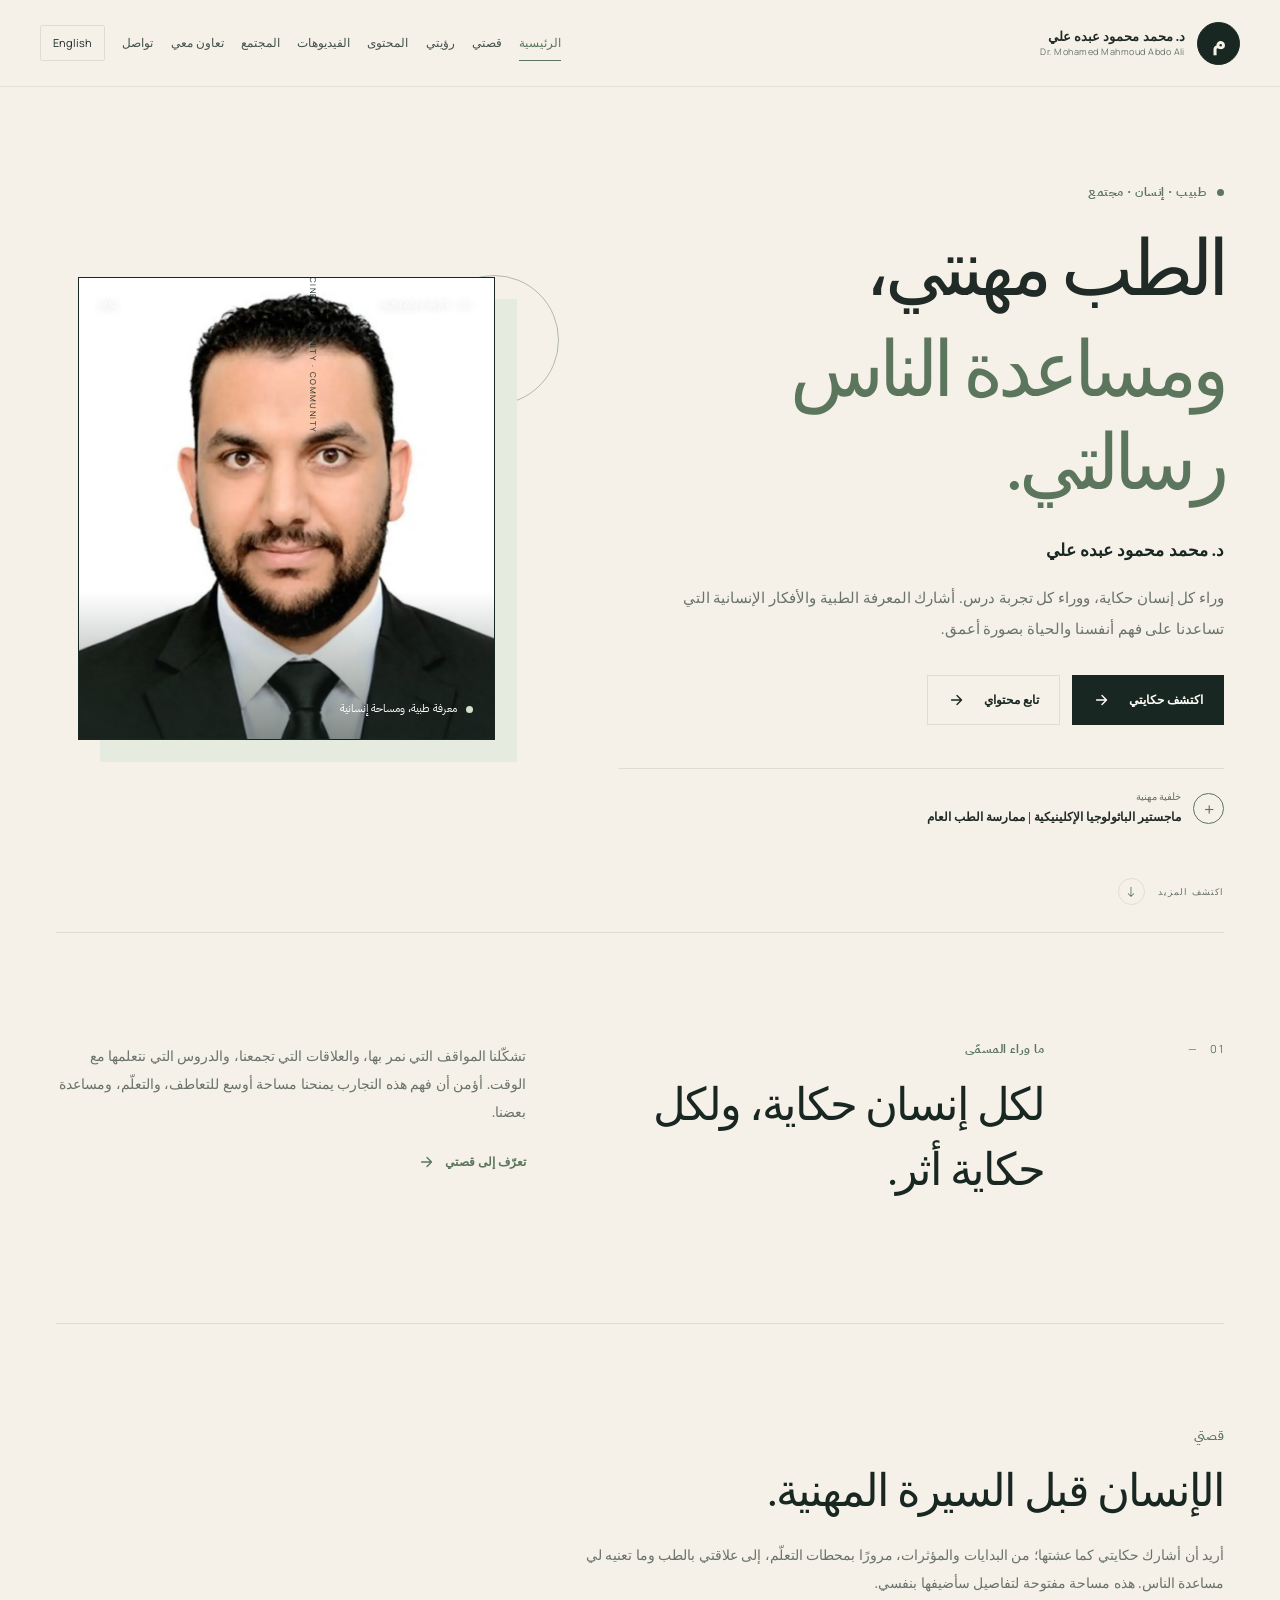
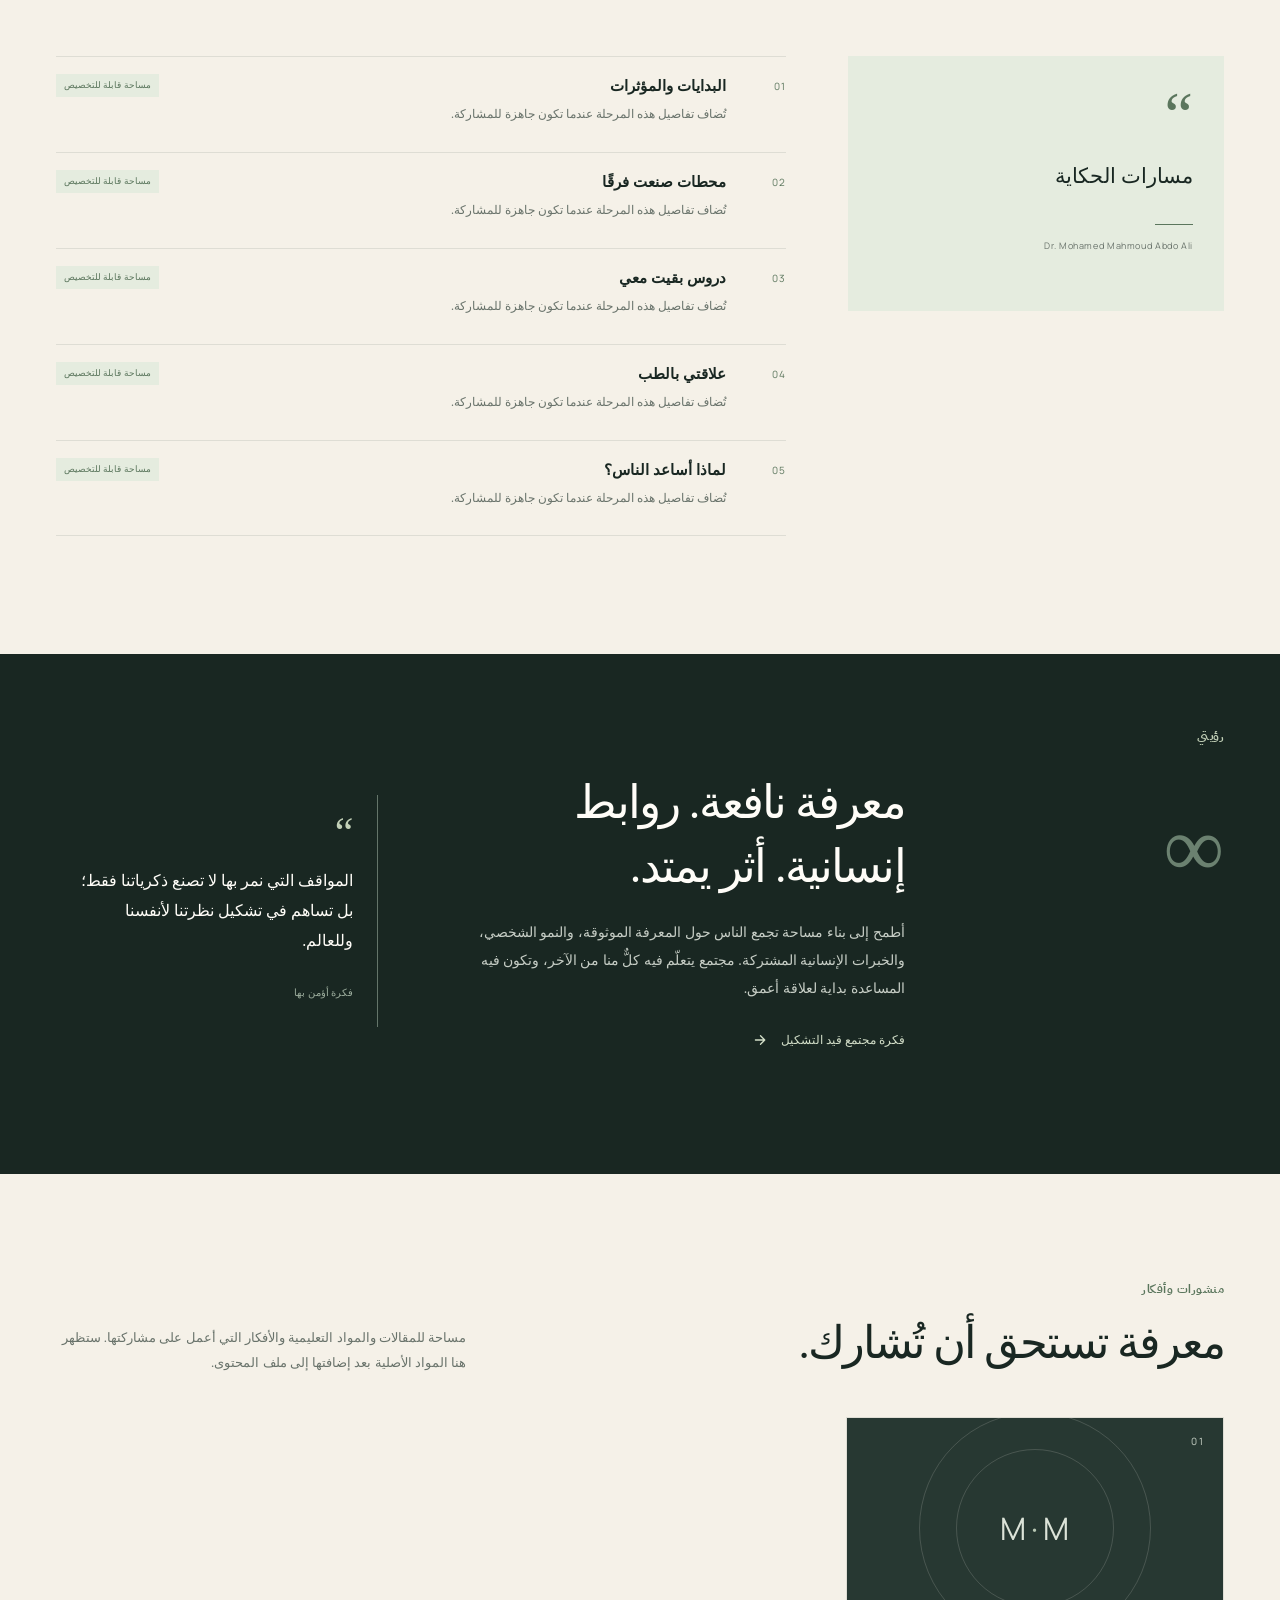
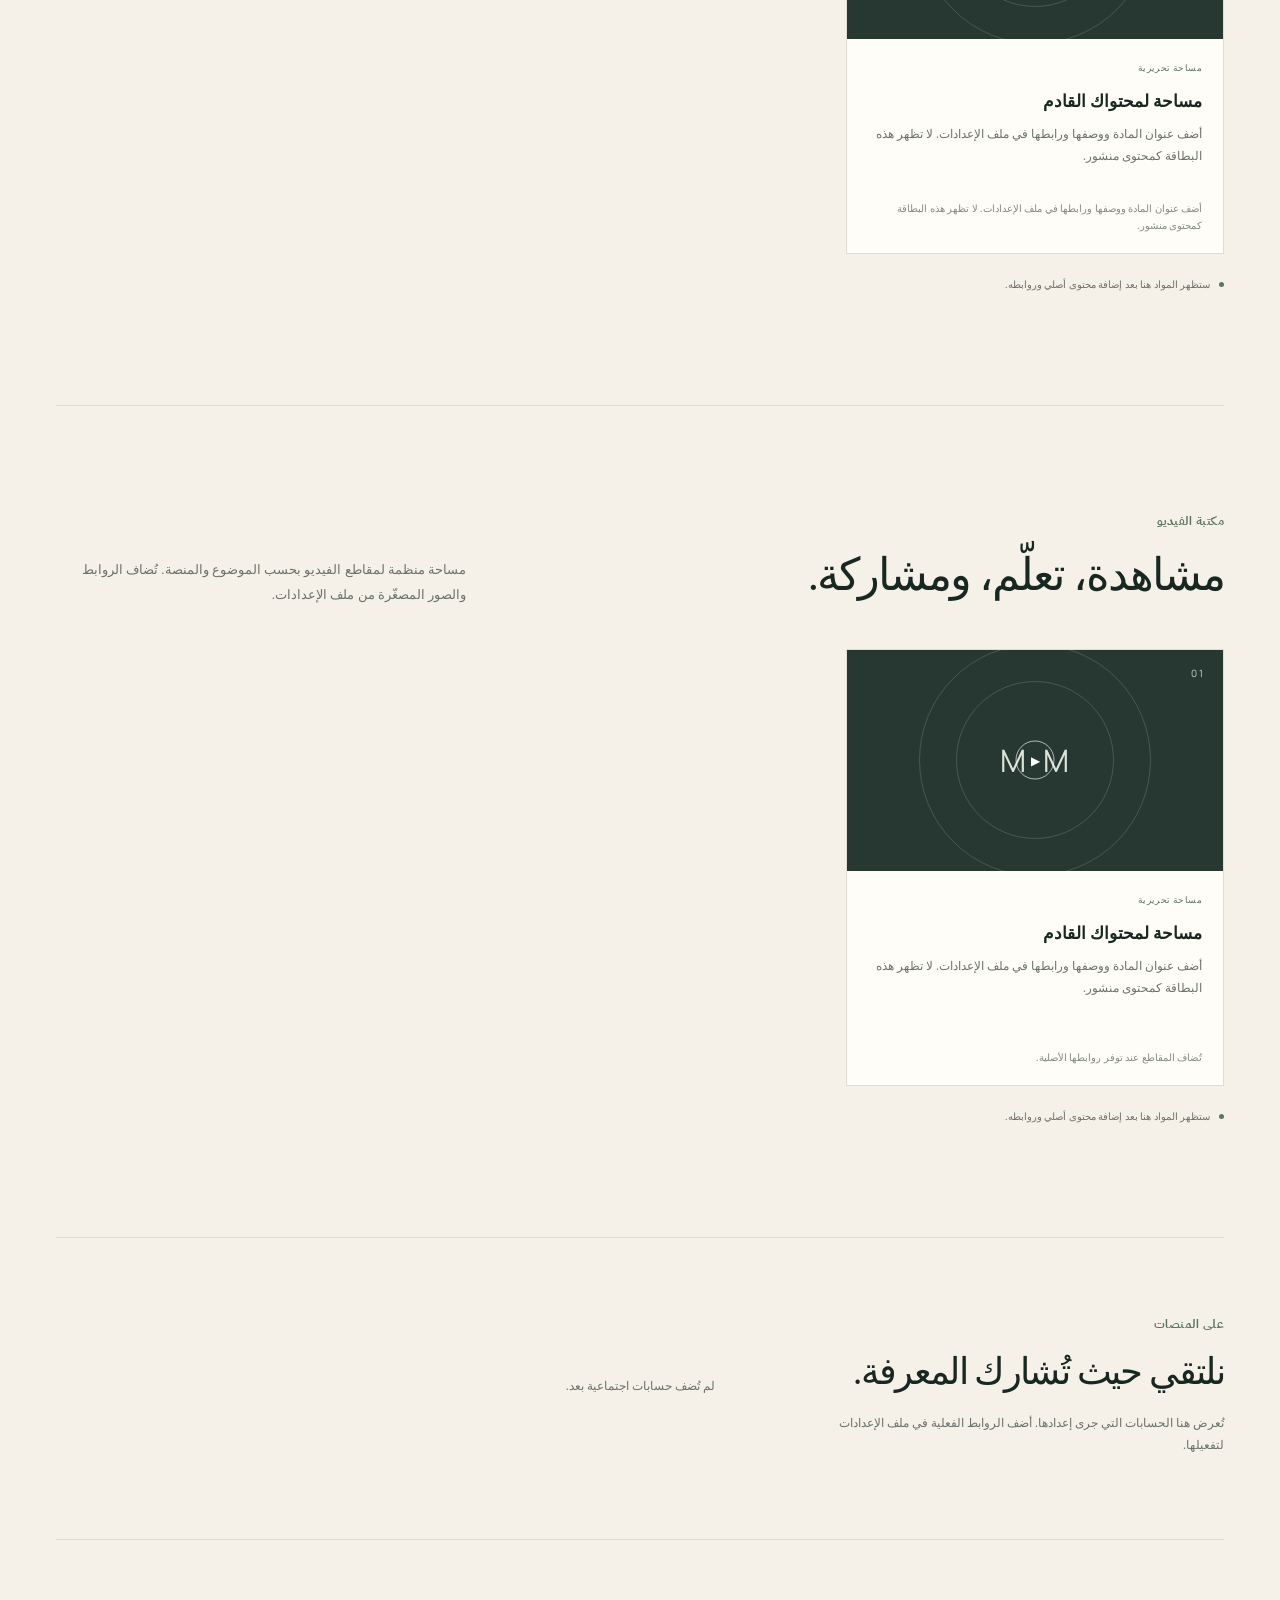
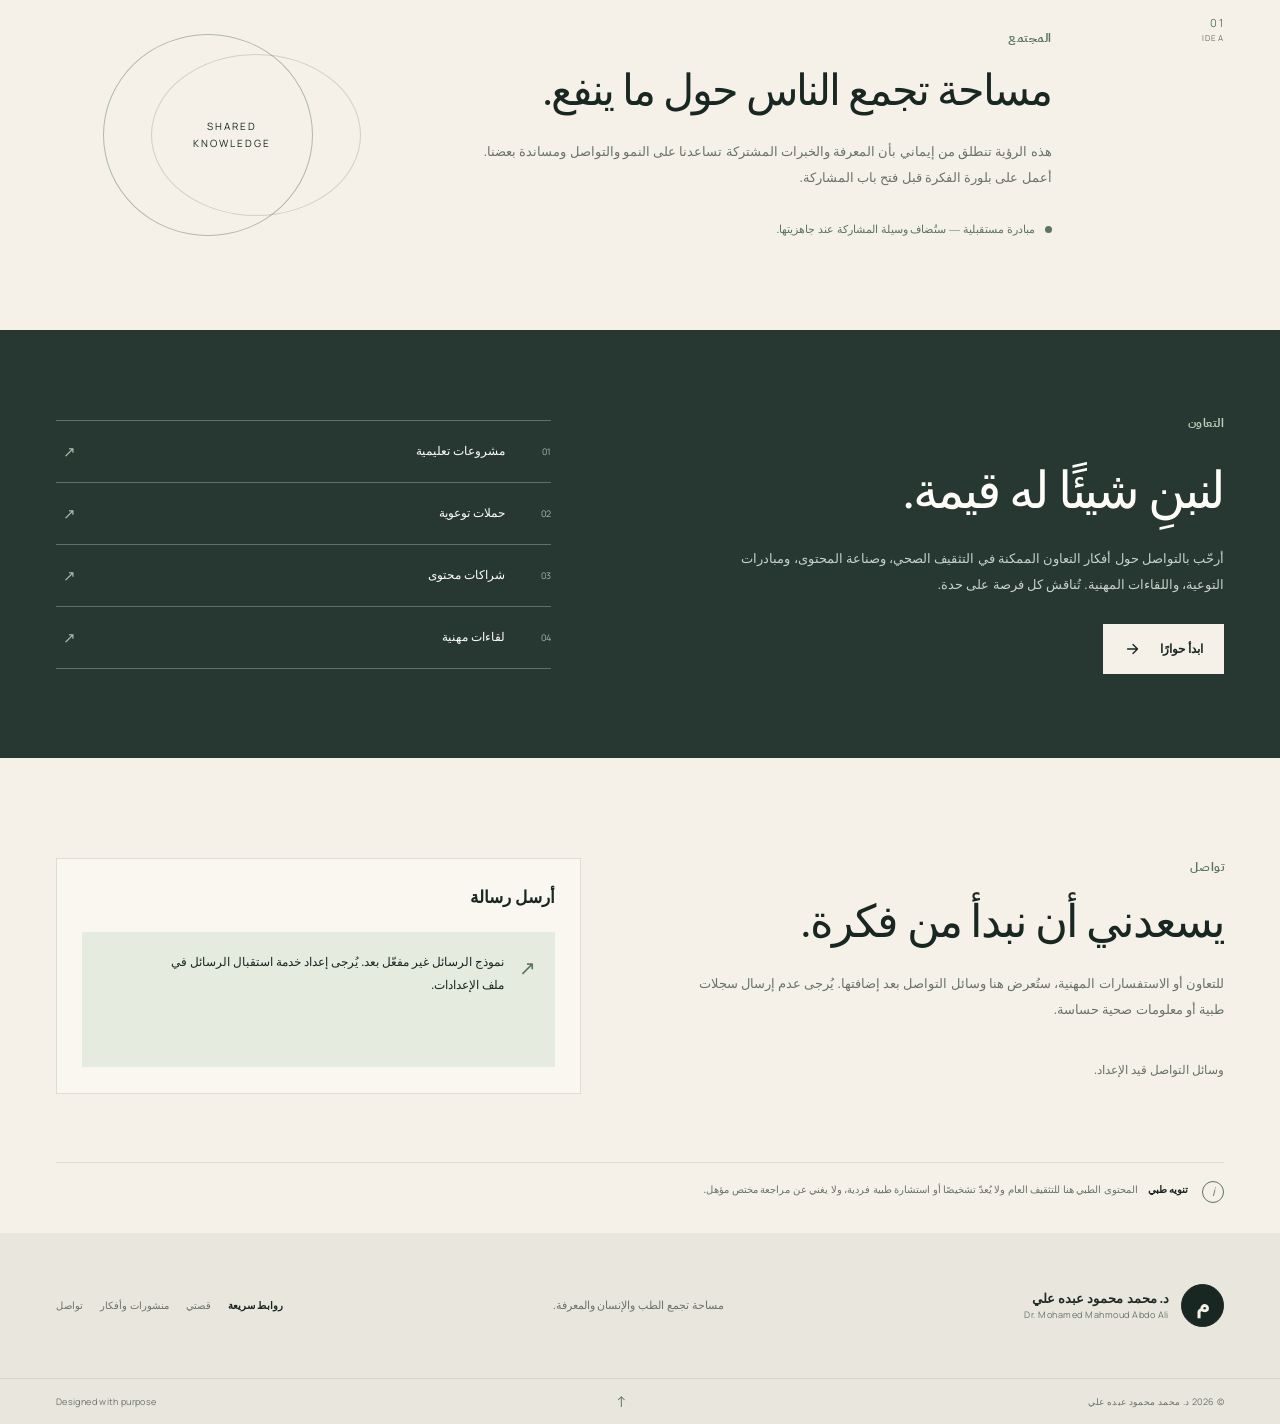
==== index.html @ e5872849 "Add files via upload" ====
<!doctype html>
<html lang="ar" dir="rtl">
  <head>
    <meta charset="utf-8">
    <meta name="viewport" content="width=device-width, initial-scale=1">
    <meta name="theme-color" content="#192722">
    <meta name="description" content="الموقع الشخصي للدكتور محمد محمود عبده علي: الطب، التجارب الإنسانية، والمعرفة التي تقرّبنا من بعضنا.">
    <meta property="og:type" content="website">
    <meta property="og:title" content="د. محمد محمود عبده علي">
    <meta property="og:description" content="الطب مهنتي، ومساعدة الناس رسالتي.">
    <meta property="og:image" content="./portrait.jpg">
    <meta property="og:locale" content="ar_EG">
    <meta name="twitter:card" content="summary_large_image">
    <link rel="icon" href="data:image/svg+xml,%3Csvg xmlns='http://www.w3.org/2000/svg' viewBox='0 0 48 48'%3E%3Crect width='48' height='48' rx='14' fill='%23192722'/%3E%3Ctext x='24' y='32' text-anchor='middle' font-size='27' fill='%23f5f1e8' font-family='Arial'%3Eم%3C/text%3E%3C/svg%3E">
    <link rel="preconnect" href="https://fonts.googleapis.com">
    <link rel="preconnect" href="https://fonts.gstatic.com" crossorigin>
    <link href="https://fonts.googleapis.com/css2?family=Alexandria:wght@400;500;600;700&family=IBM+Plex+Sans+Arabic:wght@400;500;600;700&family=Manrope:wght@400;500;600;700&display=swap" rel="stylesheet">
    <link rel="stylesheet" href="./styles.css">
    <title>د. محمد محمود عبده علي — طبيب وإنسان</title>
  </head>
  <body>
    <a class="skip-link" href="#main">تخطَّ إلى المحتوى</a>
    <div class="scroll-progress" aria-hidden="true"><span id="scroll-progress-fill"></span></div>
    <div id="app"></div>
    <noscript><main class="noscript" lang="ar" dir="rtl"><h1>د. محمد محمود عبده علي</h1><p>الطب مهنتي، ومساعدة الناس رسالتي.</p><p>يرجى تفعيل JavaScript لعرض الموقع.</p></main></noscript>
    <script src="./site-config.js"></script>
    <script src="./main.js"></script>
  </body>
</html>
---- styles.css ----
:root {
  --ink: #192722;
  --ink-soft: #273832;
  --paper: #f5f1e8;
  --white: #fffdf8;
  --text: #202a26;
  --muted: #69736b;
  --accent: #5b765d;
  --accent-light: #e5ecdf;
  --line: #deddd4;
  --font-ar: "IBM Plex Sans Arabic", "Alexandria", Tahoma, sans-serif;
  --font-en: "Manrope", Arial, sans-serif;
  color-scheme: light;
}

* { box-sizing: border-box; }
html { scroll-behavior: smooth; scroll-padding-top: 96px; }
body {
  margin: 0;
  background: var(--paper);
  color: var(--text);
  font-family: var(--font-ar);
  font-size: 16px;
  line-height: 1.7;
  text-rendering: optimizeLegibility;
  -webkit-font-smoothing: antialiased;
}
html[lang="en"] body { font-family: var(--font-en); }
body, button, input, textarea { font-family: inherit; }
img { display: block; max-width: 100%; }
a { color: inherit; }
button, input, textarea { font: inherit; }
button { color: inherit; }
::selection { background: var(--accent); color: var(--white); }
:focus-visible { outline: 3px solid var(--accent); outline-offset: 4px; }
.section-wrap { width: min(1320px, calc(100% - 112px)); margin-inline: auto; }
.skip-link {
  position: fixed;
  z-index: 1000;
  inset-block-start: 10px;
  inset-inline-start: 10px;
  padding: 10px 16px;
  color: var(--white);
  background: var(--ink);
  transform: translateY(-150%);
}
.skip-link:focus { transform: translateY(0); }
.scroll-progress { position: fixed; z-index: 1001; inset: 0 0 auto; height: 3px; pointer-events: none; }
.scroll-progress span { display: block; width: 100%; height: 100%; background: var(--accent); transform: scaleX(0); transform-origin: left center; }
html[dir="rtl"] .scroll-progress span { transform-origin: right center; }
.noscript { padding: 12vw; }
.site-header {
  position: sticky;
  top: 0;
  z-index: 100;
  background: color-mix(in srgb, var(--paper) 94%, transparent);
  border-bottom: 1px solid color-mix(in srgb, var(--line) 82%, transparent);
  backdrop-filter: blur(16px);
}
.nav-shell {
  width: min(1420px, calc(100% - 80px));
  min-height: 86px;
  margin-inline: auto;
  display: flex;
  align-items: center;
  justify-content: space-between;
  gap: 28px;
}
.brand { display: inline-flex; align-items: center; gap: 12px; text-decoration: none; flex-shrink: 0; }
.brand-mark {
  display: grid;
  place-items: center;
  width: 43px;
  height: 43px;
  border: 1px solid var(--ink);
  border-radius: 50%;
  color: var(--paper);
  background: var(--ink);
  font-size: 22px;
  font-weight: 600;
}
.brand-name { display: grid; gap: 1px; line-height: 1.35; }
.brand-name b { font-size: 13px; font-weight: 600; }
.brand-name small { color: var(--muted); font-family: var(--font-en); font-size: 9px; letter-spacing: .055em; }
.main-nav { display: flex; align-items: center; gap: clamp(12px, 1.35vw, 22px); }
.main-nav > a {
  position: relative;
  color: #44514a;
  font-size: 12px;
  font-weight: 500;
  text-decoration: none;
  white-space: nowrap;
  transition: color .2s ease;
}
.main-nav > a::after {
  position: absolute;
  inset-inline: 0;
  inset-block-end: -8px;
  height: 1px;
  content: "";
  background: var(--accent);
  transform: scaleX(0);
  transform-origin: right;
  transition: transform .2s ease;
}
html[dir="ltr"] .main-nav > a::after { transform-origin: left; }
.main-nav > a:hover, .main-nav > a[aria-current="location"] { color: var(--accent); }
.main-nav > a:hover::after, .main-nav > a[aria-current="location"]::after { transform: scaleX(1); }
.language-toggle {
  border: 1px solid var(--line);
  border-radius: 2px;
  padding: 8px 12px;
  background: transparent;
  color: var(--ink);
  font-family: var(--font-en);
  font-size: 11px;
  cursor: pointer;
  transition: background .2s, color .2s, border-color .2s;
}
.language-toggle:hover { background: var(--ink); color: var(--white); border-color: var(--ink); }
.menu-toggle { display: none; }

.hero {
  min-height: 670px;
  padding-block: 64px 72px;
  position: relative;
  display: grid;
  grid-template-columns: minmax(0, 1.05fr) minmax(370px, .8fr);
  align-items: center;
  gap: clamp(44px, 8vw, 130px);
}
.hero-copy { position: relative; z-index: 2; padding-block: 32px; }
.eyebrow {
  display: flex;
  align-items: center;
  gap: 11px;
  margin: 0 0 22px;
  color: var(--accent);
  font-family: var(--font-en);
  font-size: 10px;
  font-weight: 700;
  letter-spacing: .17em;
  line-height: 1.5;
  text-transform: uppercase;
}
html[lang="ar"] .eyebrow { font-family: var(--font-ar); font-size: 12px; letter-spacing: .04em; }
.eyebrow > span, .caption-dot, .footnote-dot { display: inline-block; width: 7px; height: 7px; border-radius: 50%; background: var(--accent); }
.hero h1 {
  max-width: 720px;
  margin: 0;
  font-size: clamp(48px, 6vw, 83px);
  font-weight: 500;
  letter-spacing: -.065em;
  line-height: 1.22;
}
html[lang="en"] .hero h1 { font-family: var(--font-en); font-size: clamp(50px, 5.2vw, 76px); letter-spacing: -.075em; line-height: 1.08; }
.hero h1 span, .hero h1 em { display: block; }
.hero h1 em { margin-block-start: 7px; color: var(--accent); font-style: normal; }
.hero-name { margin: 26px 0 0; color: var(--ink); font-size: 17px; font-weight: 600; }
html[lang="en"] .hero-name { font-family: var(--font-en); font-size: 15px; }
.hero-description { max-width: 560px; margin: 17px 0 0; color: var(--muted); font-size: 15px; line-height: 2.05; }
html[lang="en"] .hero-description { font-size: 15px; line-height: 1.9; }
.hero-actions { display: flex; flex-wrap: wrap; align-items: center; gap: 12px; margin-block-start: 31px; }
.button {
  min-height: 50px;
  padding: 13px 20px;
  display: inline-flex;
  align-items: center;
  justify-content: center;
  gap: 18px;
  border: 1px solid transparent;
  text-decoration: none;
  font-size: 12px;
  font-weight: 600;
  transition: transform .2s, background .2s, color .2s, border-color .2s;
}
.button:hover { transform: translateY(-2px); }
.button svg, .text-link svg, .vision-link svg, .media-link svg {
  width: 18px;
  height: 18px;
  fill: none;
  stroke: currentColor;
  stroke-width: 1.5;
  stroke-linecap: round;
  stroke-linejoin: round;
}
.button-primary { background: var(--ink); color: var(--white); }
.button-primary:hover { background: var(--accent); }
.button-quiet { color: var(--ink); border-color: var(--line); background: transparent; }
.button-quiet:hover { border-color: var(--ink); }
.hero-credential { display: flex; align-items: center; gap: 12px; margin-block-start: 43px; padding-block-start: 19px; border-top: 1px solid var(--line); }
.credential-mark {
  display: grid;
  place-items: center;
  width: 31px;
  height: 31px;
  border: 1px solid var(--accent);
  border-radius: 50%;
  color: var(--accent);
  font-family: var(--font-en);
  font-size: 18px;
}
.hero-credential > span:last-child { display: grid; gap: 2px; }
.hero-credential small { color: var(--muted); font-size: 10px; }
.hero-credential b { font-size: 12px; font-weight: 600; }
html[lang="en"] .hero-credential b { font-family: var(--font-en); }
.hero-visual { position: relative; justify-self: center; width: min(100%, 510px); padding: 18px 22px 12px; }
.portrait-frame {
  position: relative;
  z-index: 1;
  width: 100%;
  aspect-ratio: .9;
  overflow: hidden;
  border: 1px solid color-mix(in srgb, var(--ink) 22%, transparent);
  background: var(--ink);
  box-shadow: 22px 22px 0 var(--accent-light);
}
.portrait-frame::after { position: absolute; inset: 0; content: ""; background: linear-gradient(180deg, transparent 68%, rgb(25 39 34 / 54%)); pointer-events: none; }
.portrait-frame img { width: 100%; height: 100%; object-fit: cover; object-position: 50% 34%; }
.frame-topline, .portrait-caption { position: absolute; z-index: 2; inset-inline: 21px; display: flex; align-items: center; justify-content: space-between; color: white; font-family: var(--font-en); font-size: 9px; letter-spacing: .13em; }
.frame-topline { inset-block-start: 19px; text-shadow: 0 1px 8px rgb(0 0 0 / 30%); }
.portrait-caption { inset-block-end: 20px; justify-content: flex-start; gap: 9px; font-family: var(--font-ar); font-size: 11px; letter-spacing: 0; }
html[lang="en"] .portrait-caption { font-family: var(--font-en); }
.caption-dot { background: #d4e1c9; }
.portrait-vertical { position: absolute; z-index: 3; inset-inline-end: -26px; inset-block-start: 42%; color: var(--ink); font-family: var(--font-en); font-size: 8px; letter-spacing: .18em; writing-mode: vertical-rl; }
.hero-orbit { position: absolute; border: 1px solid var(--accent); border-radius: 50%; opacity: .45; }
.orbit-one { width: 130px; height: 130px; inset-inline-start: -42px; inset-block-start: 16px; }
.orbit-two { width: 62px; height: 62px; inset-inline-start: 7px; inset-block-start: 48px; border-style: dashed; }
.scroll-cue { position: absolute; inset-inline-start: 0; inset-block-end: 27px; display: inline-flex; align-items: center; gap: 13px; color: var(--muted); font-family: var(--font-en); font-size: 9px; letter-spacing: .12em; text-decoration: none; }
.scroll-cue i { display: grid; place-items: center; width: 27px; height: 27px; border: 1px solid var(--line); border-radius: 50%; color: var(--accent); font-style: normal; font-size: 14px; }

.intro { display: grid; grid-template-columns: .28fr 1fr 1fr; gap: 48px; align-items: start; padding-block: 107px 120px; border-top: 1px solid var(--line); }
.section-index { color: var(--accent); font-family: var(--font-en); font-size: 11px; letter-spacing: .13em; }
.section-index span { color: var(--muted); padding-inline: 8px; }
.intro-heading .eyebrow { margin-block-end: 15px; }
.intro h2, .section-heading h2, .library h2, .social-section h2, .contact h2, .community h2, .collaborate h2 {
  margin: 0;
  color: var(--ink);
  font-size: clamp(31px, 3.5vw, 46px);
  font-weight: 500;
  letter-spacing: -.045em;
  line-height: 1.45;
}
html[lang="en"] .intro h2, html[lang="en"] .section-heading h2, html[lang="en"] .library h2,
html[lang="en"] .social-section h2, html[lang="en"] .contact h2, html[lang="en"] .community h2,
html[lang="en"] .collaborate h2 { font-family: var(--font-en); letter-spacing: -.06em; line-height: 1.2; }
.intro-copy p { margin: 3px 0 20px; color: var(--muted); font-size: 14px; line-height: 2; }
.text-link { display: inline-flex; align-items: center; gap: 9px; color: var(--accent); font-size: 12px; font-weight: 600; text-decoration: none; }
.text-link:hover { color: var(--ink); }

.story { padding-block: 103px 118px; border-top: 1px solid var(--line); }
.section-heading { max-width: 720px; margin-block-end: 58px; }
.section-heading .eyebrow { margin-block-end: 14px; }
.section-heading > p:last-child { max-width: 680px; margin: 18px 0 0; color: var(--muted); font-size: 14px; line-height: 2; }
.story-grid { display: grid; grid-template-columns: .68fr 1.32fr; gap: 62px; align-items: start; }
.story-aside { min-height: 255px; padding: 30px 31px; background: var(--accent-light); display: flex; flex-direction: column; align-items: flex-start; }
.aside-quote-mark { color: var(--accent); font-family: Georgia, serif; font-size: 64px; line-height: .9; }
.story-aside p { max-width: 230px; margin: 16px 0 29px; color: var(--ink); font-size: 21px; font-weight: 500; line-height: 1.7; }
.aside-line { width: 38px; height: 1px; margin-block-end: 13px; background: var(--accent); }
.story-aside small { color: var(--muted); font-family: var(--font-en); font-size: 9px; letter-spacing: .07em; }
.chapter-list { display: grid; }
.chapter-card { min-height: 96px; display: grid; grid-template-columns: 44px 1fr auto; align-items: start; gap: 16px; padding-block: 17px; border-top: 1px solid var(--line); }
.chapter-card:last-child { border-bottom: 1px solid var(--line); }
.chapter-number { padding-block-start: 4px; color: var(--accent); font-family: var(--font-en); font-size: 10px; letter-spacing: .12em; }
.chapter-card h3 { margin: 0; color: var(--ink); font-size: 15px; font-weight: 600; }
.chapter-card p { margin: 5px 0 0; color: var(--muted); font-size: 12px; line-height: 1.8; }
.chapter-edit { padding: 4px 8px; color: var(--accent); background: var(--accent-light); font-size: 9px; white-space: nowrap; }

.vision { position: relative; overflow: hidden; background: var(--ink); color: var(--white); }
.vision-inner { min-height: 520px; padding-block: 73px 78px; display: grid; grid-template-columns: .55fr 1fr .7fr; gap: 66px; align-items: center; }
.vision-top { align-self: start; display: flex; flex-direction: column; align-items: flex-start; gap: 38px; }
.eyebrow-light { color: #c2d0b7; }
.vision-symbol { color: #809884; font-family: Georgia, serif; font-size: 85px; line-height: 1; opacity: .8; }
.vision-content { max-width: 500px; }
.vision-content h2 { margin: 0; color: var(--white); font-size: clamp(32px, 3.6vw, 48px); font-weight: 500; letter-spacing: -.04em; line-height: 1.4; }
html[lang="en"] .vision-content h2 { font-family: var(--font-en); line-height: 1.2; letter-spacing: -.06em; }
.vision-content > p { margin: 19px 0 22px; color: #c6cdc5; font-size: 14px; line-height: 2; }
.vision-link { display: inline-flex; align-items: center; gap: 12px; color: #d3dfc9; font-size: 12px; text-decoration: none; }
.vision-link svg { width: 17px; }
.vision-note { position: relative; padding: 23px 24px; border-inline-start: 1px solid #64756a; }
.vision-note > span { color: #c2d0b7; font-family: Georgia, serif; font-size: 42px; line-height: .7; }
.vision-note p { margin: 11px 0 20px; color: var(--white); font-size: 16px; line-height: 1.9; }
.vision-note small { color: #9cad9d; font-size: 10px; }

.library { padding-block: 106px 112px; }
.library + .library { border-top: 1px solid var(--line); }
.library-heading { display: flex; align-items: end; justify-content: space-between; gap: 50px; margin-block-end: 41px; }
.library-heading .eyebrow { margin-block-end: 13px; }
.library-heading > p { max-width: 410px; margin: 0; color: var(--muted); font-size: 13px; line-height: 1.9; }
.media-grid { display: grid; grid-template-columns: repeat(3, minmax(0, 1fr)); gap: 17px; }
.media-card { overflow: hidden; border: 1px solid var(--line); background: var(--white); transition: transform .25s ease, box-shadow .25s ease; }
.media-card:hover { transform: translateY(-4px); box-shadow: 0 14px 30px rgb(25 39 34 / 8%); }
.media-visual { position: relative; aspect-ratio: 1.7; overflow: hidden; background: var(--ink-soft); }
.media-visual > img { width: 100%; height: 100%; object-fit: cover; }
.media-art { position: absolute; inset: 0; display: flex; align-items: center; justify-content: center; overflow: hidden; background: var(--ink-soft); color: #dce3d8; }
.media-art::before, .media-art::after { position: absolute; content: ""; border: 1px solid rgb(245 241 232 / 16%); border-radius: 50%; }
.media-art::before { width: 230px; height: 230px; }
.media-art::after { width: 156px; height: 156px; }
.media-count { position: absolute; inset-inline-start: 19px; inset-block-start: 15px; color: #ccd5ca; font-family: var(--font-en); font-size: 10px; letter-spacing: .15em; }
.media-signature { position: relative; z-index: 1; font-family: var(--font-en); font-size: 31px; letter-spacing: .04em; }
.media-signature span { padding-inline: 4px; color: #b8c7b4; }
.featured-flag { position: absolute; z-index: 2; inset-inline-end: 13px; inset-block-start: 13px; padding: 4px 8px; background: var(--paper); color: var(--ink); font-size: 9px; }
.play-mark { position: absolute; z-index: 2; inset: 50% auto auto 50%; display: grid; place-items: center; width: 39px; height: 39px; border: 1px solid rgb(255 255 255 / 65%); border-radius: 50%; color: white; font-size: 12px; transform: translate(-50%, -50%); }
.media-body { min-height: 214px; padding: 21px 21px 19px; display: flex; flex-direction: column; align-items: flex-start; }
.media-meta { display: flex; flex-wrap: wrap; gap: 7px; }
.media-meta span { color: var(--accent); font-family: var(--font-en); font-size: 9px; letter-spacing: .045em; }
.media-meta span + span::before { content: "·"; margin-inline-end: 7px; color: var(--muted); }
.media-body h3 { margin: 13px 0 6px; color: var(--ink); font-size: 17px; font-weight: 600; }
html[lang="en"] .media-body h3 { font-family: var(--font-en); }
.media-body p { margin: 0; color: var(--muted); font-size: 12px; line-height: 1.85; }
.media-placeholder { margin-block-start: auto; padding-block-start: 15px; color: #838b83; font-size: 10px; }
.media-link { margin-block-start: auto; padding-block-start: 16px; display: inline-flex; align-items: center; gap: 8px; color: var(--accent); font-size: 11px; text-decoration: none; }
.media-link svg { width: 16px; }
.library-footnote { display: flex; align-items: center; gap: 9px; margin: 22px 0 0; color: var(--muted); font-size: 10px; }
.footnote-dot { width: 5px; height: 5px; }

.social-section { display: grid; grid-template-columns: .8fr 1.2fr; gap: 70px; padding-block: 77px 82px; border-top: 1px solid var(--line); border-bottom: 1px solid var(--line); }
.social-section .eyebrow { margin-block-end: 12px; }
.social-section h2 { font-size: clamp(27px, 3vw, 37px); }
.social-description { max-width: 400px; margin: 13px 0 0; color: var(--muted); font-size: 12px; line-height: 1.9; }
.social-list { display: grid; grid-template-columns: repeat(2, minmax(0, 1fr)); gap: 10px; align-content: center; }
.social-card { min-height: 62px; padding: 0 17px; display: flex; align-items: center; justify-content: space-between; border: 1px solid var(--line); background: rgb(255 253 248 / 45%); color: var(--ink); font-family: var(--font-en); font-size: 12px; text-decoration: none; transition: background .2s, color .2s; }
.social-card:hover { background: var(--ink); color: var(--white); }
.social-card i { color: var(--accent); font-size: 18px; font-style: normal; }
.empty-state { color: var(--muted); font-size: 12px; line-height: 1.9; }

.community { min-height: 390px; display: grid; grid-template-columns: .26fr 1.2fr .7fr; gap: 42px; align-items: center; padding-block: 76px; }
.community-mark { align-self: start; color: var(--accent); font-family: var(--font-en); font-size: 11px; line-height: 1.3; letter-spacing: .12em; }
.community-mark span { color: var(--muted); font-size: 8px; }
.community-copy { max-width: 570px; }
.community-copy .eyebrow { margin-block-end: 13px; }
.community-copy h2 { font-size: clamp(30px, 3.4vw, 43px); }
.community-copy > p:not(.eyebrow) { margin: 16px 0 23px; color: var(--muted); font-size: 13px; line-height: 2; }
.community-status { display: inline-flex; align-items: center; gap: 10px; color: var(--accent); font-size: 11px; }
.community-status i { width: 7px; height: 7px; border-radius: 50%; background: var(--accent); }
.community-visual { position: relative; justify-self: center; display: grid; place-items: center; width: 210px; height: 210px; color: var(--ink); font-family: var(--font-en); font-size: 10px; line-height: 1.7; letter-spacing: .2em; text-align: center; }
.community-circle { position: absolute; border: 1px solid var(--accent); border-radius: 50%; }
.circle-a { inset: 4px 24px 4px -24px; opacity: .45; }
.circle-b { inset: 24px -24px 24px 24px; opacity: .25; }

.collaborate { width: 100%; max-width: none; padding: 84px max(56px, calc((100vw - 1320px) / 2)); display: grid; grid-template-columns: 1fr .85fr; gap: 90px; align-items: center; background: var(--ink-soft); color: var(--white); }
.collab-copy { max-width: 620px; }
.collab-copy .eyebrow { color: #bfd0bb; }
.collaborate h2 { color: var(--white); font-size: clamp(34px, 4vw, 52px); }
.collab-copy > p:not(.eyebrow) { max-width: 520px; margin: 18px 0 26px; color: #c8d0c9; font-size: 13px; line-height: 2; }
.button-light { color: var(--ink); background: var(--paper); }
.button-light:hover { background: #dce7d6; }
.collab-list { border-top: 1px solid #607068; }
.collab-item { min-height: 62px; display: grid; grid-template-columns: 36px 1fr 20px; align-items: center; gap: 10px; border-bottom: 1px solid #607068; }
.collab-item > span { color: #a9b9aa; font-family: var(--font-en); font-size: 9px; }
.collab-item b { color: var(--white); font-size: 12px; font-weight: 500; }
.collab-item i { color: #a9b9aa; font-family: var(--font-en); font-size: 15px; font-style: normal; }
html[lang="en"] .collab-item b { font-family: var(--font-en); }

.contact { display: grid; grid-template-columns: 1fr .95fr; gap: 90px; padding-block: 100px 68px; }
.contact-copy { max-width: 570px; }
.contact-copy .eyebrow { margin-block-end: 14px; }
.contact-copy > p:not(.eyebrow) { margin: 16px 0 24px; color: var(--muted); font-size: 13px; line-height: 2; }
.contact-details { display: grid; gap: 8px; }
.contact-method { min-height: 62px; padding: 10px 14px; display: grid; grid-template-columns: 1fr auto; align-items: center; border: 1px solid var(--line); text-decoration: none; }
.contact-method small { grid-column: 1; color: var(--muted); font-size: 9px; }
.contact-method b { grid-column: 1; grid-row: 2; color: var(--ink); font-family: var(--font-en); font-size: 12px; font-weight: 500; }
.contact-method > span { grid-column: 2; grid-row: 1 / span 2; color: var(--accent); }
.contact-form-wrap { padding: 25px; border: 1px solid var(--line); background: rgb(255 253 248 / 54%); }
.contact-form-wrap h3 { margin: 0 0 19px; color: var(--ink); font-size: 17px; font-weight: 600; }
.form-setup { min-height: 135px; padding: 19px; display: flex; align-items: flex-start; gap: 15px; background: var(--accent-light); }
.setup-symbol { color: var(--accent); font-family: var(--font-en); font-size: 20px; }
.form-setup p { max-width: 350px; margin: 0; color: var(--ink); font-size: 12px; line-height: 1.9; }
.contact-form { display: grid; grid-template-columns: 1fr 1fr; gap: 13px; }
.contact-form label { display: grid; gap: 6px; color: var(--muted); font-size: 10px; }
.contact-form input, .contact-form textarea { width: 100%; border: 1px solid var(--line); border-radius: 0; padding: 11px 12px; background: var(--white); color: var(--text); font-size: 13px; }
.contact-form input { min-height: 42px; }
.contact-form textarea { resize: vertical; }
.contact-form .full-field { grid-column: 1 / -1; }
.contact-form .honey-field { position: absolute; width: 1px; height: 1px; overflow: hidden; clip-path: inset(50%); }
.form-privacy, .form-feedback { grid-column: 1 / -1; margin: 0; color: var(--muted); font-size: 9px; line-height: 1.7; }
.contact-form .button { justify-self: start; min-height: 43px; padding: 10px 16px; cursor: pointer; }
.contact-form button:disabled { opacity: .65; cursor: wait; }
.disclaimer { display: flex; align-items: flex-start; gap: 14px; padding-block: 18px 30px; border-top: 1px solid var(--line); }
.disclaimer-icon { display: grid; place-items: center; flex: 0 0 22px; height: 22px; border: 1px solid var(--accent); border-radius: 50%; color: var(--accent); font-family: var(--font-en); font-size: 12px; font-style: italic; }
.disclaimer p { margin: 0; display: flex; flex-wrap: wrap; gap: 5px 10px; color: var(--muted); font-size: 10px; line-height: 1.8; }
.disclaimer b { color: var(--ink); font-weight: 600; }

.site-footer { background: #e9e7dd; }
.footer-main { min-height: 145px; padding-block: 31px; display: grid; grid-template-columns: 1.1fr .8fr .7fr; gap: 40px; align-items: center; }
.footer-brand { justify-self: start; }
.footer-main > p { margin: 0; color: var(--muted); font-size: 11px; }
.footer-links { display: flex; align-items: center; justify-content: flex-end; gap: 17px; font-size: 10px; }
.footer-links b { color: var(--ink); }
.footer-links a { color: var(--muted); text-decoration: none; }
.footer-links a:hover { color: var(--accent); }
.footer-bottom { min-height: 46px; padding: 9px max(56px, calc((100vw - 1320px) / 2)); display: flex; align-items: center; justify-content: space-between; border-top: 1px solid #d6d5cb; color: var(--muted); font-family: var(--font-en); font-size: 9px; letter-spacing: .04em; }
.footer-bottom a { color: var(--accent); font-size: 15px; text-decoration: none; }

@media (max-width: 1160px) {
  .section-wrap { width: min(100% - 72px, 1000px); }
  .nav-shell { width: calc(100% - 56px); min-height: 76px; }
  .menu-toggle { width: 43px; height: 43px; display: flex; flex-direction: column; align-items: center; justify-content: center; gap: 6px; border: 1px solid var(--line); background: transparent; cursor: pointer; }
  .menu-toggle span { width: 17px; height: 1px; background: var(--ink); transition: transform .2s; }
  .menu-toggle[aria-expanded="true"] span:first-child { transform: translateY(3.5px) rotate(45deg); }
  .menu-toggle[aria-expanded="true"] span:last-child { transform: translateY(-3.5px) rotate(-45deg); }
  .main-nav { position: absolute; inset: 100% 0 auto; padding: 18px 28px 24px; display: none; flex-direction: column; align-items: stretch; gap: 0; background: var(--paper); border-bottom: 1px solid var(--line); box-shadow: 0 18px 24px rgb(25 39 34 / 7%); }
  .main-nav.is-open { display: flex; }
  .main-nav > a { padding: 11px 4px; border-bottom: 1px solid var(--line); font-size: 13px; }
  .main-nav > a::after { display: none; }
  .language-toggle { align-self: flex-start; margin-block-start: 13px; }
  .hero { min-height: 610px; grid-template-columns: 1fr minmax(310px, .8fr); gap: 48px; }
  .hero h1 { font-size: clamp(45px, 6.3vw, 70px); }
  .vision-inner { grid-template-columns: .35fr 1fr .7fr; gap: 40px; }
  .collaborate { padding-inline: 36px; gap: 55px; }
  .footer-bottom { padding-inline: 36px; }
}
@media (max-width: 760px) {
  html { scroll-padding-top: 75px; }
  .section-wrap { width: calc(100% - 42px); }
  .nav-shell { width: calc(100% - 36px); min-height: 70px; gap: 12px; }
  .brand { gap: 9px; }
  .brand-mark { width: 38px; height: 38px; font-size: 20px; }
  .brand-name b { max-width: 190px; font-size: 11px; }
  .brand-name small { font-size: 8px; }
  .main-nav { padding-inline: 18px; }
  .hero { min-height: 0; padding-block: 39px 66px; grid-template-columns: 1fr; gap: 30px; }
  .hero-copy { padding-block: 0; }
  .eyebrow { margin-block-end: 15px; font-size: 9px; }
  html[lang="ar"] .eyebrow { font-size: 11px; }
  .hero h1 { max-width: 550px; font-size: clamp(44px, 10vw, 66px); }
  html[lang="en"] .hero h1 { font-size: clamp(43px, 9.5vw, 64px); }
  .hero-name { margin-block-start: 18px; font-size: 14px; }
  .hero-description { margin-block-start: 10px; font-size: 13px; line-height: 1.9; }
  .hero-actions { gap: 9px; margin-block-start: 22px; }
  .button { min-height: 46px; padding: 11px 14px; gap: 9px; font-size: 11px; }
  .hero-credential { margin-block-start: 24px; padding-block-start: 14px; }
  .hero-credential b { font-size: 10px; }
  .hero-visual { width: min(88%, 400px); padding: 8px 12px 10px; }
  .portrait-frame { aspect-ratio: .92; box-shadow: 13px 13px 0 var(--accent-light); }
  .portrait-vertical { inset-inline-end: -16px; font-size: 7px; }
  .orbit-one { width: 86px; height: 86px; inset-inline-start: -15px; inset-block-start: -3px; }
  .orbit-two { width: 42px; height: 42px; inset-inline-start: 8px; inset-block-start: 18px; }
  .scroll-cue { inset-block-end: 17px; }
  .intro { padding-block: 65px 73px; grid-template-columns: 1fr 1fr; gap: 20px; }
  .section-index { grid-column: 1 / -1; }
  .intro h2, .section-heading h2, .library h2, .social-section h2, .contact h2, .community h2, .collaborate h2 { font-size: clamp(28px, 7vw, 39px); }
  .intro-copy p { margin-block-start: 0; font-size: 12px; line-height: 1.9; }
  .text-link { font-size: 10px; }
  .story { padding-block: 70px 77px; }
  .section-heading { margin-block-end: 32px; }
  .section-heading > p:last-child { margin-block-start: 12px; font-size: 12px; }
  .story-grid { grid-template-columns: 1fr; gap: 24px; }
  .story-aside { min-height: 0; padding: 23px; }
  .aside-quote-mark { font-size: 49px; }
  .story-aside p { max-width: 350px; margin: 8px 0 17px; font-size: 17px; }
  .chapter-card { grid-template-columns: 29px 1fr; gap: 11px; min-height: 90px; }
  .chapter-edit { grid-column: 2; justify-self: start; margin-block-start: 3px; }
  .chapter-card h3 { font-size: 13px; }
  .chapter-card p { font-size: 11px; }
  .vision-inner { padding-block: 51px 56px; grid-template-columns: 1fr; gap: 20px; }
  .vision-top { flex-direction: row; justify-content: space-between; align-items: center; }
  .vision-symbol { font-size: 53px; }
  .vision-content h2 { font-size: clamp(30px, 7vw, 41px); }
  .vision-content > p { font-size: 12px; line-height: 1.9; }
  .vision-note { margin-block-start: 10px; padding: 16px 18px; }
  .vision-note p { font-size: 13px; }
  .library { padding-block: 68px 73px; }
  .library-heading { display: block; margin-block-end: 23px; }
  .library-heading > p { margin-block-start: 12px; font-size: 12px; }
  .media-grid { grid-template-columns: 1fr; gap: 13px; }
  .media-card { display: grid; grid-template-columns: .85fr 1.15fr; }
  .media-visual { aspect-ratio: auto; min-height: 170px; }
  .media-body { min-height: 170px; padding: 15px 14px; }
  .media-body h3 { margin-block-start: 9px; font-size: 14px; }
  .media-body p { font-size: 10px; }
  .media-meta span { font-size: 8px; }
  .media-placeholder, .media-link { font-size: 9px; }
  .media-art::before { width: 140px; height: 140px; }
  .media-art::after { width: 93px; height: 93px; }
  .media-signature { font-size: 24px; }
  .library-footnote { align-items: flex-start; font-size: 9px; }
  .social-section { padding-block: 58px; grid-template-columns: 1fr; gap: 23px; }
  .social-description { font-size: 11px; }
  .social-list { gap: 8px; }
  .social-card { min-height: 53px; padding-inline: 12px; font-size: 10px; }
  .community { min-height: 0; padding-block: 63px; grid-template-columns: 38px 1fr; gap: 18px; }
  .community-mark { grid-row: 1; font-size: 9px; }
  .community-copy { grid-column: 2; }
  .community-copy > p:not(.eyebrow) { font-size: 11px; line-height: 1.9; }
  .community-status { align-items: flex-start; font-size: 10px; }
  .community-visual { grid-column: 2; justify-self: center; width: 160px; height: 160px; margin-block-start: 8px; }
  .collaborate { padding: 57px 21px; grid-template-columns: 1fr; gap: 28px; }
  .collab-copy > p:not(.eyebrow) { font-size: 12px; }
  .collab-item { min-height: 54px; }
  .contact { padding-block: 70px 48px; grid-template-columns: 1fr; gap: 27px; }
  .contact-copy > p:not(.eyebrow) { font-size: 12px; }
  .contact-form-wrap { padding: 18px; }
  .contact-form { gap: 10px; }
  .contact-form label { font-size: 9px; }
  .disclaimer { padding-block: 15px 24px; }
  .disclaimer p { display: block; font-size: 9px; }
  .disclaimer b { margin-inline-end: 6px; }
  .footer-main { padding-block: 28px; grid-template-columns: 1fr 1fr; gap: 20px; }
  .footer-main > p { grid-column: 1 / -1; grid-row: 2; font-size: 10px; }
  .footer-links { grid-column: 1 / -1; justify-content: flex-start; flex-wrap: wrap; gap: 13px; font-size: 9px; }
  .footer-links b { width: 100%; }
  .footer-bottom { min-height: 43px; padding-inline: 21px; font-size: 8px; }
}
@media (max-width: 420px) {
  .section-wrap { width: calc(100% - 34px); }
  .hero h1 { font-size: 42px; }
  html[lang="en"] .hero h1 { font-size: 40px; }
  .brand-name b { max-width: 170px; font-size: 10px; }
  .hero-actions { align-items: stretch; }
  .hero-actions .button { flex: 1; padding-inline: 9px; font-size: 10px; }
  .media-card { grid-template-columns: .78fr 1.22fr; }
  .media-visual { min-height: 184px; }
  .media-body { padding: 13px 11px; }
  .media-body h3 { font-size: 13px; }
  .media-body p { font-size: 9px; }
  .social-list { grid-template-columns: 1fr 1fr; }
  .footer-bottom { padding-inline: 17px; }
}
@media (prefers-reduced-motion: reduce) {
  *, *::before, *::after { scroll-behavior: auto !important; transition-duration: .01ms !important; animation-duration: .01ms !important; animation-iteration-count: 1 !important; }
}
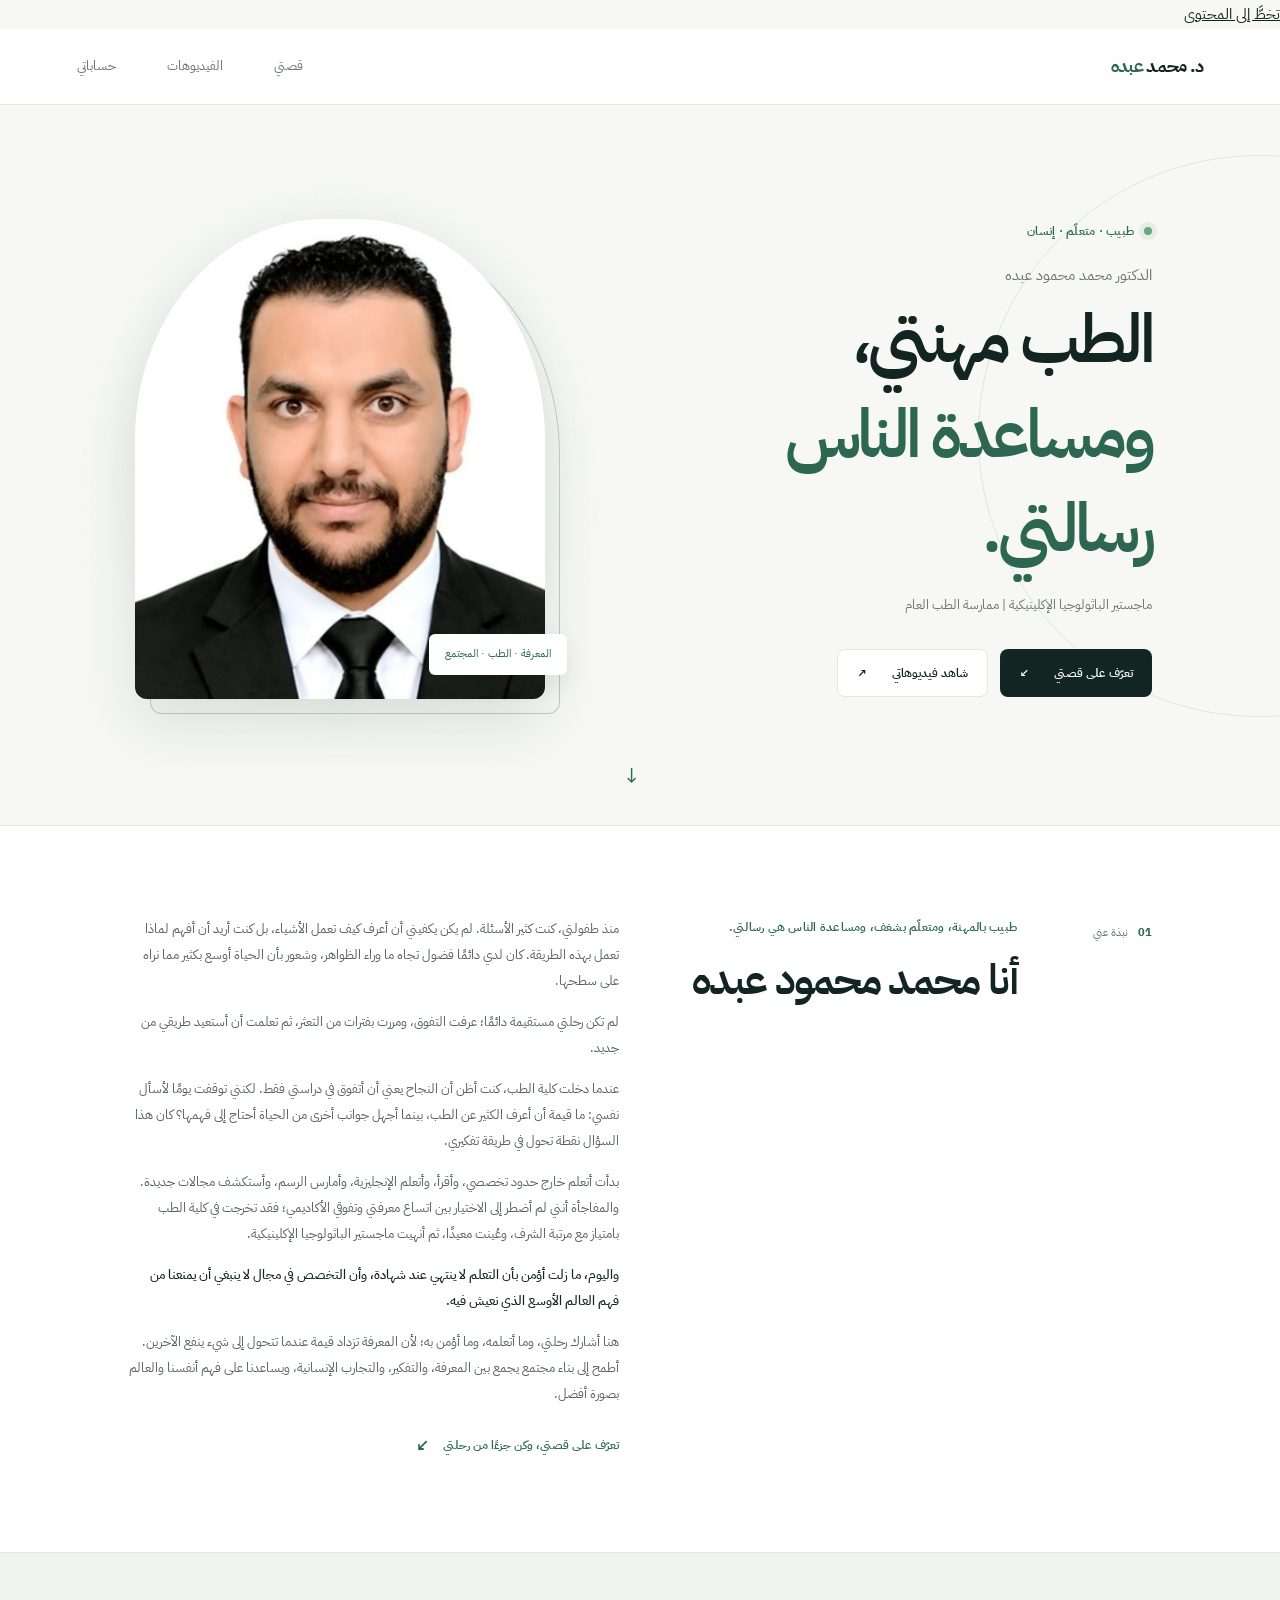
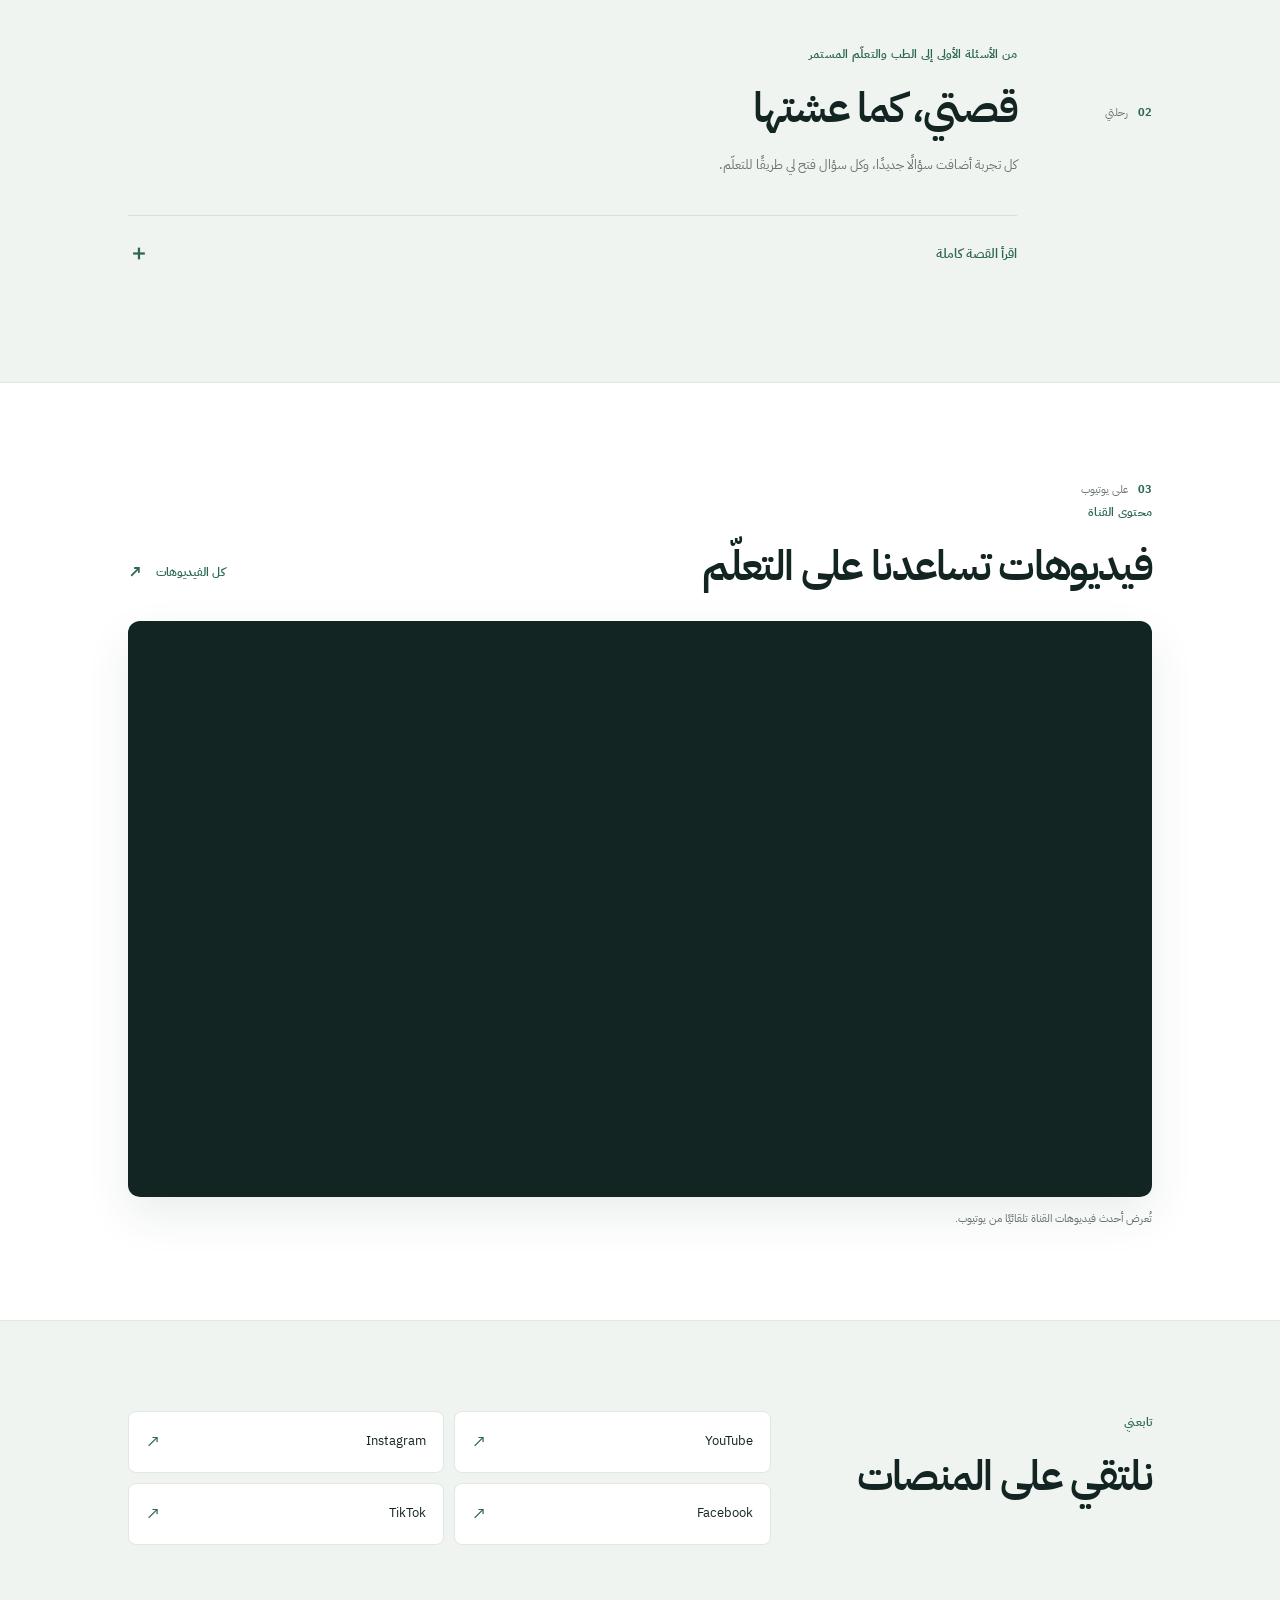
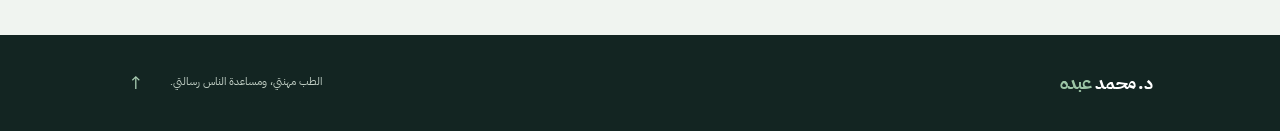
==== commit 963e6f5b: "Add files via upload" ====
--- a/index.html
+++ b/index.html
@@ -3,10 +3,10 @@
   <head>
     <meta charset="utf-8">
     <meta name="viewport" content="width=device-width, initial-scale=1">
-    <meta name="theme-color" content="#192722">
-    <meta name="description" content="الموقع الشخصي للدكتور محمد محمود عبده علي: الطب، التجارب الإنسانية، والمعرفة التي تقرّبنا من بعضنا.">
+    <meta name="theme-color" content="#f7f8f5">
+    <meta name="description" content="الموقع الشخصي للدكتور محمد محمود عبده، طبيب بالمهنة ومتعلّم بشغف. تعرف على قصته وشاهد أحدث فيديوهاته.">
     <meta property="og:type" content="website">
-    <meta property="og:title" content="د. محمد محمود عبده علي">
+    <meta property="og:title" content="الدكتور محمد محمود عبده">
     <meta property="og:description" content="الطب مهنتي، ومساعدة الناس رسالتي.">
     <meta property="og:image" content="./portrait.jpg">
     <meta property="og:locale" content="ar_EG">
@@ -16,13 +16,13 @@
     <link rel="preconnect" href="https://fonts.gstatic.com" crossorigin>
     <link href="https://fonts.googleapis.com/css2?family=Alexandria:wght@400;500;600;700&family=IBM+Plex+Sans+Arabic:wght@400;500;600;700&family=Manrope:wght@400;500;600;700&display=swap" rel="stylesheet">
     <link rel="stylesheet" href="./styles.css">
-    <title>د. محمد محمود عبده علي — طبيب وإنسان</title>
+    <title>الدكتور محمد محمود عبده | طبيب ومتعلم بشغف</title>
   </head>
   <body>
     <a class="skip-link" href="#main">تخطَّ إلى المحتوى</a>
     <div class="scroll-progress" aria-hidden="true"><span id="scroll-progress-fill"></span></div>
     <div id="app"></div>
-    <noscript><main class="noscript" lang="ar" dir="rtl"><h1>د. محمد محمود عبده علي</h1><p>الطب مهنتي، ومساعدة الناس رسالتي.</p><p>يرجى تفعيل JavaScript لعرض الموقع.</p></main></noscript>
+    <noscript><main lang="ar" dir="rtl"><h1>الدكتور محمد محمود عبده</h1><p>الطب مهنتي، ومساعدة الناس رسالتي.</p><p>يرجى تفعيل JavaScript لعرض الموقع.</p></main></noscript>
     <script src="./site-config.js"></script>
     <script src="./main.js"></script>
   </body>
--- a/styles.css
+++ b/styles.css
@@ -1,522 +1,11 @@
-:root {
-  --ink: #192722;
-  --ink-soft: #273832;
-  --paper: #f5f1e8;
-  --white: #fffdf8;
-  --text: #202a26;
-  --muted: #69736b;
-  --accent: #5b765d;
-  --accent-light: #e5ecdf;
-  --line: #deddd4;
-  --font-ar: "IBM Plex Sans Arabic", "Alexandria", Tahoma, sans-serif;
-  --font-en: "Manrope", Arial, sans-serif;
-  color-scheme: light;
-}
-
-* { box-sizing: border-box; }
-html { scroll-behavior: smooth; scroll-padding-top: 96px; }
-body {
-  margin: 0;
-  background: var(--paper);
-  color: var(--text);
-  font-family: var(--font-ar);
-  font-size: 16px;
-  line-height: 1.7;
-  text-rendering: optimizeLegibility;
-  -webkit-font-smoothing: antialiased;
-}
-html[lang="en"] body { font-family: var(--font-en); }
-body, button, input, textarea { font-family: inherit; }
-img { display: block; max-width: 100%; }
-a { color: inherit; }
-button, input, textarea { font: inherit; }
-button { color: inherit; }
-::selection { background: var(--accent); color: var(--white); }
-:focus-visible { outline: 3px solid var(--accent); outline-offset: 4px; }
-.section-wrap { width: min(1320px, calc(100% - 112px)); margin-inline: auto; }
-.skip-link {
-  position: fixed;
-  z-index: 1000;
-  inset-block-start: 10px;
-  inset-inline-start: 10px;
-  padding: 10px 16px;
-  color: var(--white);
-  background: var(--ink);
-  transform: translateY(-150%);
-}
-.skip-link:focus { transform: translateY(0); }
-.scroll-progress { position: fixed; z-index: 1001; inset: 0 0 auto; height: 3px; pointer-events: none; }
-.scroll-progress span { display: block; width: 100%; height: 100%; background: var(--accent); transform: scaleX(0); transform-origin: left center; }
-html[dir="rtl"] .scroll-progress span { transform-origin: right center; }
-.noscript { padding: 12vw; }
-.site-header {
-  position: sticky;
-  top: 0;
-  z-index: 100;
-  background: color-mix(in srgb, var(--paper) 94%, transparent);
-  border-bottom: 1px solid color-mix(in srgb, var(--line) 82%, transparent);
-  backdrop-filter: blur(16px);
-}
-.nav-shell {
-  width: min(1420px, calc(100% - 80px));
-  min-height: 86px;
-  margin-inline: auto;
-  display: flex;
-  align-items: center;
-  justify-content: space-between;
-  gap: 28px;
-}
-.brand { display: inline-flex; align-items: center; gap: 12px; text-decoration: none; flex-shrink: 0; }
-.brand-mark {
-  display: grid;
-  place-items: center;
-  width: 43px;
-  height: 43px;
-  border: 1px solid var(--ink);
-  border-radius: 50%;
-  color: var(--paper);
-  background: var(--ink);
-  font-size: 22px;
-  font-weight: 600;
-}
-.brand-name { display: grid; gap: 1px; line-height: 1.35; }
-.brand-name b { font-size: 13px; font-weight: 600; }
-.brand-name small { color: var(--muted); font-family: var(--font-en); font-size: 9px; letter-spacing: .055em; }
-.main-nav { display: flex; align-items: center; gap: clamp(12px, 1.35vw, 22px); }
-.main-nav > a {
-  position: relative;
-  color: #44514a;
-  font-size: 12px;
-  font-weight: 500;
-  text-decoration: none;
-  white-space: nowrap;
-  transition: color .2s ease;
-}
-.main-nav > a::after {
-  position: absolute;
-  inset-inline: 0;
-  inset-block-end: -8px;
-  height: 1px;
-  content: "";
-  background: var(--accent);
-  transform: scaleX(0);
-  transform-origin: right;
-  transition: transform .2s ease;
-}
-html[dir="ltr"] .main-nav > a::after { transform-origin: left; }
-.main-nav > a:hover, .main-nav > a[aria-current="location"] { color: var(--accent); }
-.main-nav > a:hover::after, .main-nav > a[aria-current="location"]::after { transform: scaleX(1); }
-.language-toggle {
-  border: 1px solid var(--line);
-  border-radius: 2px;
-  padding: 8px 12px;
-  background: transparent;
-  color: var(--ink);
-  font-family: var(--font-en);
-  font-size: 11px;
-  cursor: pointer;
-  transition: background .2s, color .2s, border-color .2s;
-}
-.language-toggle:hover { background: var(--ink); color: var(--white); border-color: var(--ink); }
-.menu-toggle { display: none; }
-
-.hero {
-  min-height: 670px;
-  padding-block: 64px 72px;
-  position: relative;
-  display: grid;
-  grid-template-columns: minmax(0, 1.05fr) minmax(370px, .8fr);
-  align-items: center;
-  gap: clamp(44px, 8vw, 130px);
-}
-.hero-copy { position: relative; z-index: 2; padding-block: 32px; }
-.eyebrow {
-  display: flex;
-  align-items: center;
-  gap: 11px;
-  margin: 0 0 22px;
-  color: var(--accent);
-  font-family: var(--font-en);
-  font-size: 10px;
-  font-weight: 700;
-  letter-spacing: .17em;
-  line-height: 1.5;
-  text-transform: uppercase;
-}
-html[lang="ar"] .eyebrow { font-family: var(--font-ar); font-size: 12px; letter-spacing: .04em; }
-.eyebrow > span, .caption-dot, .footnote-dot { display: inline-block; width: 7px; height: 7px; border-radius: 50%; background: var(--accent); }
-.hero h1 {
-  max-width: 720px;
-  margin: 0;
-  font-size: clamp(48px, 6vw, 83px);
-  font-weight: 500;
-  letter-spacing: -.065em;
-  line-height: 1.22;
-}
-html[lang="en"] .hero h1 { font-family: var(--font-en); font-size: clamp(50px, 5.2vw, 76px); letter-spacing: -.075em; line-height: 1.08; }
-.hero h1 span, .hero h1 em { display: block; }
-.hero h1 em { margin-block-start: 7px; color: var(--accent); font-style: normal; }
-.hero-name { margin: 26px 0 0; color: var(--ink); font-size: 17px; font-weight: 600; }
-html[lang="en"] .hero-name { font-family: var(--font-en); font-size: 15px; }
-.hero-description { max-width: 560px; margin: 17px 0 0; color: var(--muted); font-size: 15px; line-height: 2.05; }
-html[lang="en"] .hero-description { font-size: 15px; line-height: 1.9; }
-.hero-actions { display: flex; flex-wrap: wrap; align-items: center; gap: 12px; margin-block-start: 31px; }
-.button {
-  min-height: 50px;
-  padding: 13px 20px;
-  display: inline-flex;
-  align-items: center;
-  justify-content: center;
-  gap: 18px;
-  border: 1px solid transparent;
-  text-decoration: none;
-  font-size: 12px;
-  font-weight: 600;
-  transition: transform .2s, background .2s, color .2s, border-color .2s;
-}
-.button:hover { transform: translateY(-2px); }
-.button svg, .text-link svg, .vision-link svg, .media-link svg {
-  width: 18px;
-  height: 18px;
-  fill: none;
-  stroke: currentColor;
-  stroke-width: 1.5;
-  stroke-linecap: round;
-  stroke-linejoin: round;
-}
-.button-primary { background: var(--ink); color: var(--white); }
-.button-primary:hover { background: var(--accent); }
-.button-quiet { color: var(--ink); border-color: var(--line); background: transparent; }
-.button-quiet:hover { border-color: var(--ink); }
-.hero-credential { display: flex; align-items: center; gap: 12px; margin-block-start: 43px; padding-block-start: 19px; border-top: 1px solid var(--line); }
-.credential-mark {
-  display: grid;
-  place-items: center;
-  width: 31px;
-  height: 31px;
-  border: 1px solid var(--accent);
-  border-radius: 50%;
-  color: var(--accent);
-  font-family: var(--font-en);
-  font-size: 18px;
-}
-.hero-credential > span:last-child { display: grid; gap: 2px; }
-.hero-credential small { color: var(--muted); font-size: 10px; }
-.hero-credential b { font-size: 12px; font-weight: 600; }
-html[lang="en"] .hero-credential b { font-family: var(--font-en); }
-.hero-visual { position: relative; justify-self: center; width: min(100%, 510px); padding: 18px 22px 12px; }
-.portrait-frame {
-  position: relative;
-  z-index: 1;
-  width: 100%;
-  aspect-ratio: .9;
-  overflow: hidden;
-  border: 1px solid color-mix(in srgb, var(--ink) 22%, transparent);
-  background: var(--ink);
-  box-shadow: 22px 22px 0 var(--accent-light);
-}
-.portrait-frame::after { position: absolute; inset: 0; content: ""; background: linear-gradient(180deg, transparent 68%, rgb(25 39 34 / 54%)); pointer-events: none; }
-.portrait-frame img { width: 100%; height: 100%; object-fit: cover; object-position: 50% 34%; }
-.frame-topline, .portrait-caption { position: absolute; z-index: 2; inset-inline: 21px; display: flex; align-items: center; justify-content: space-between; color: white; font-family: var(--font-en); font-size: 9px; letter-spacing: .13em; }
-.frame-topline { inset-block-start: 19px; text-shadow: 0 1px 8px rgb(0 0 0 / 30%); }
-.portrait-caption { inset-block-end: 20px; justify-content: flex-start; gap: 9px; font-family: var(--font-ar); font-size: 11px; letter-spacing: 0; }
-html[lang="en"] .portrait-caption { font-family: var(--font-en); }
-.caption-dot { background: #d4e1c9; }
-.portrait-vertical { position: absolute; z-index: 3; inset-inline-end: -26px; inset-block-start: 42%; color: var(--ink); font-family: var(--font-en); font-size: 8px; letter-spacing: .18em; writing-mode: vertical-rl; }
-.hero-orbit { position: absolute; border: 1px solid var(--accent); border-radius: 50%; opacity: .45; }
-.orbit-one { width: 130px; height: 130px; inset-inline-start: -42px; inset-block-start: 16px; }
-.orbit-two { width: 62px; height: 62px; inset-inline-start: 7px; inset-block-start: 48px; border-style: dashed; }
-.scroll-cue { position: absolute; inset-inline-start: 0; inset-block-end: 27px; display: inline-flex; align-items: center; gap: 13px; color: var(--muted); font-family: var(--font-en); font-size: 9px; letter-spacing: .12em; text-decoration: none; }
-.scroll-cue i { display: grid; place-items: center; width: 27px; height: 27px; border: 1px solid var(--line); border-radius: 50%; color: var(--accent); font-style: normal; font-size: 14px; }
-
-.intro { display: grid; grid-template-columns: .28fr 1fr 1fr; gap: 48px; align-items: start; padding-block: 107px 120px; border-top: 1px solid var(--line); }
-.section-index { color: var(--accent); font-family: var(--font-en); font-size: 11px; letter-spacing: .13em; }
-.section-index span { color: var(--muted); padding-inline: 8px; }
-.intro-heading .eyebrow { margin-block-end: 15px; }
-.intro h2, .section-heading h2, .library h2, .social-section h2, .contact h2, .community h2, .collaborate h2 {
-  margin: 0;
-  color: var(--ink);
-  font-size: clamp(31px, 3.5vw, 46px);
-  font-weight: 500;
-  letter-spacing: -.045em;
-  line-height: 1.45;
-}
-html[lang="en"] .intro h2, html[lang="en"] .section-heading h2, html[lang="en"] .library h2,
-html[lang="en"] .social-section h2, html[lang="en"] .contact h2, html[lang="en"] .community h2,
-html[lang="en"] .collaborate h2 { font-family: var(--font-en); letter-spacing: -.06em; line-height: 1.2; }
-.intro-copy p { margin: 3px 0 20px; color: var(--muted); font-size: 14px; line-height: 2; }
-.text-link { display: inline-flex; align-items: center; gap: 9px; color: var(--accent); font-size: 12px; font-weight: 600; text-decoration: none; }
-.text-link:hover { color: var(--ink); }
-
-.story { padding-block: 103px 118px; border-top: 1px solid var(--line); }
-.section-heading { max-width: 720px; margin-block-end: 58px; }
-.section-heading .eyebrow { margin-block-end: 14px; }
-.section-heading > p:last-child { max-width: 680px; margin: 18px 0 0; color: var(--muted); font-size: 14px; line-height: 2; }
-.story-grid { display: grid; grid-template-columns: .68fr 1.32fr; gap: 62px; align-items: start; }
-.story-aside { min-height: 255px; padding: 30px 31px; background: var(--accent-light); display: flex; flex-direction: column; align-items: flex-start; }
-.aside-quote-mark { color: var(--accent); font-family: Georgia, serif; font-size: 64px; line-height: .9; }
-.story-aside p { max-width: 230px; margin: 16px 0 29px; color: var(--ink); font-size: 21px; font-weight: 500; line-height: 1.7; }
-.aside-line { width: 38px; height: 1px; margin-block-end: 13px; background: var(--accent); }
-.story-aside small { color: var(--muted); font-family: var(--font-en); font-size: 9px; letter-spacing: .07em; }
-.chapter-list { display: grid; }
-.chapter-card { min-height: 96px; display: grid; grid-template-columns: 44px 1fr auto; align-items: start; gap: 16px; padding-block: 17px; border-top: 1px solid var(--line); }
-.chapter-card:last-child { border-bottom: 1px solid var(--line); }
-.chapter-number { padding-block-start: 4px; color: var(--accent); font-family: var(--font-en); font-size: 10px; letter-spacing: .12em; }
-.chapter-card h3 { margin: 0; color: var(--ink); font-size: 15px; font-weight: 600; }
-.chapter-card p { margin: 5px 0 0; color: var(--muted); font-size: 12px; line-height: 1.8; }
-.chapter-edit { padding: 4px 8px; color: var(--accent); background: var(--accent-light); font-size: 9px; white-space: nowrap; }
-
-.vision { position: relative; overflow: hidden; background: var(--ink); color: var(--white); }
-.vision-inner { min-height: 520px; padding-block: 73px 78px; display: grid; grid-template-columns: .55fr 1fr .7fr; gap: 66px; align-items: center; }
-.vision-top { align-self: start; display: flex; flex-direction: column; align-items: flex-start; gap: 38px; }
-.eyebrow-light { color: #c2d0b7; }
-.vision-symbol { color: #809884; font-family: Georgia, serif; font-size: 85px; line-height: 1; opacity: .8; }
-.vision-content { max-width: 500px; }
-.vision-content h2 { margin: 0; color: var(--white); font-size: clamp(32px, 3.6vw, 48px); font-weight: 500; letter-spacing: -.04em; line-height: 1.4; }
-html[lang="en"] .vision-content h2 { font-family: var(--font-en); line-height: 1.2; letter-spacing: -.06em; }
-.vision-content > p { margin: 19px 0 22px; color: #c6cdc5; font-size: 14px; line-height: 2; }
-.vision-link { display: inline-flex; align-items: center; gap: 12px; color: #d3dfc9; font-size: 12px; text-decoration: none; }
-.vision-link svg { width: 17px; }
-.vision-note { position: relative; padding: 23px 24px; border-inline-start: 1px solid #64756a; }
-.vision-note > span { color: #c2d0b7; font-family: Georgia, serif; font-size: 42px; line-height: .7; }
-.vision-note p { margin: 11px 0 20px; color: var(--white); font-size: 16px; line-height: 1.9; }
-.vision-note small { color: #9cad9d; font-size: 10px; }
-
-.library { padding-block: 106px 112px; }
-.library + .library { border-top: 1px solid var(--line); }
-.library-heading { display: flex; align-items: end; justify-content: space-between; gap: 50px; margin-block-end: 41px; }
-.library-heading .eyebrow { margin-block-end: 13px; }
-.library-heading > p { max-width: 410px; margin: 0; color: var(--muted); font-size: 13px; line-height: 1.9; }
-.media-grid { display: grid; grid-template-columns: repeat(3, minmax(0, 1fr)); gap: 17px; }
-.media-card { overflow: hidden; border: 1px solid var(--line); background: var(--white); transition: transform .25s ease, box-shadow .25s ease; }
-.media-card:hover { transform: translateY(-4px); box-shadow: 0 14px 30px rgb(25 39 34 / 8%); }
-.media-visual { position: relative; aspect-ratio: 1.7; overflow: hidden; background: var(--ink-soft); }
-.media-visual > img { width: 100%; height: 100%; object-fit: cover; }
-.media-art { position: absolute; inset: 0; display: flex; align-items: center; justify-content: center; overflow: hidden; background: var(--ink-soft); color: #dce3d8; }
-.media-art::before, .media-art::after { position: absolute; content: ""; border: 1px solid rgb(245 241 232 / 16%); border-radius: 50%; }
-.media-art::before { width: 230px; height: 230px; }
-.media-art::after { width: 156px; height: 156px; }
-.media-count { position: absolute; inset-inline-start: 19px; inset-block-start: 15px; color: #ccd5ca; font-family: var(--font-en); font-size: 10px; letter-spacing: .15em; }
-.media-signature { position: relative; z-index: 1; font-family: var(--font-en); font-size: 31px; letter-spacing: .04em; }
-.media-signature span { padding-inline: 4px; color: #b8c7b4; }
-.featured-flag { position: absolute; z-index: 2; inset-inline-end: 13px; inset-block-start: 13px; padding: 4px 8px; background: var(--paper); color: var(--ink); font-size: 9px; }
-.play-mark { position: absolute; z-index: 2; inset: 50% auto auto 50%; display: grid; place-items: center; width: 39px; height: 39px; border: 1px solid rgb(255 255 255 / 65%); border-radius: 50%; color: white; font-size: 12px; transform: translate(-50%, -50%); }
-.media-body { min-height: 214px; padding: 21px 21px 19px; display: flex; flex-direction: column; align-items: flex-start; }
-.media-meta { display: flex; flex-wrap: wrap; gap: 7px; }
-.media-meta span { color: var(--accent); font-family: var(--font-en); font-size: 9px; letter-spacing: .045em; }
-.media-meta span + span::before { content: "·"; margin-inline-end: 7px; color: var(--muted); }
-.media-body h3 { margin: 13px 0 6px; color: var(--ink); font-size: 17px; font-weight: 600; }
-html[lang="en"] .media-body h3 { font-family: var(--font-en); }
-.media-body p { margin: 0; color: var(--muted); font-size: 12px; line-height: 1.85; }
-.media-placeholder { margin-block-start: auto; padding-block-start: 15px; color: #838b83; font-size: 10px; }
-.media-link { margin-block-start: auto; padding-block-start: 16px; display: inline-flex; align-items: center; gap: 8px; color: var(--accent); font-size: 11px; text-decoration: none; }
-.media-link svg { width: 16px; }
-.library-footnote { display: flex; align-items: center; gap: 9px; margin: 22px 0 0; color: var(--muted); font-size: 10px; }
-.footnote-dot { width: 5px; height: 5px; }
-
-.social-section { display: grid; grid-template-columns: .8fr 1.2fr; gap: 70px; padding-block: 77px 82px; border-top: 1px solid var(--line); border-bottom: 1px solid var(--line); }
-.social-section .eyebrow { margin-block-end: 12px; }
-.social-section h2 { font-size: clamp(27px, 3vw, 37px); }
-.social-description { max-width: 400px; margin: 13px 0 0; color: var(--muted); font-size: 12px; line-height: 1.9; }
-.social-list { display: grid; grid-template-columns: repeat(2, minmax(0, 1fr)); gap: 10px; align-content: center; }
-.social-card { min-height: 62px; padding: 0 17px; display: flex; align-items: center; justify-content: space-between; border: 1px solid var(--line); background: rgb(255 253 248 / 45%); color: var(--ink); font-family: var(--font-en); font-size: 12px; text-decoration: none; transition: background .2s, color .2s; }
-.social-card:hover { background: var(--ink); color: var(--white); }
-.social-card i { color: var(--accent); font-size: 18px; font-style: normal; }
-.empty-state { color: var(--muted); font-size: 12px; line-height: 1.9; }
-
-.community { min-height: 390px; display: grid; grid-template-columns: .26fr 1.2fr .7fr; gap: 42px; align-items: center; padding-block: 76px; }
-.community-mark { align-self: start; color: var(--accent); font-family: var(--font-en); font-size: 11px; line-height: 1.3; letter-spacing: .12em; }
-.community-mark span { color: var(--muted); font-size: 8px; }
-.community-copy { max-width: 570px; }
-.community-copy .eyebrow { margin-block-end: 13px; }
-.community-copy h2 { font-size: clamp(30px, 3.4vw, 43px); }
-.community-copy > p:not(.eyebrow) { margin: 16px 0 23px; color: var(--muted); font-size: 13px; line-height: 2; }
-.community-status { display: inline-flex; align-items: center; gap: 10px; color: var(--accent); font-size: 11px; }
-.community-status i { width: 7px; height: 7px; border-radius: 50%; background: var(--accent); }
-.community-visual { position: relative; justify-self: center; display: grid; place-items: center; width: 210px; height: 210px; color: var(--ink); font-family: var(--font-en); font-size: 10px; line-height: 1.7; letter-spacing: .2em; text-align: center; }
-.community-circle { position: absolute; border: 1px solid var(--accent); border-radius: 50%; }
-.circle-a { inset: 4px 24px 4px -24px; opacity: .45; }
-.circle-b { inset: 24px -24px 24px 24px; opacity: .25; }
-
-.collaborate { width: 100%; max-width: none; padding: 84px max(56px, calc((100vw - 1320px) / 2)); display: grid; grid-template-columns: 1fr .85fr; gap: 90px; align-items: center; background: var(--ink-soft); color: var(--white); }
-.collab-copy { max-width: 620px; }
-.collab-copy .eyebrow { color: #bfd0bb; }
-.collaborate h2 { color: var(--white); font-size: clamp(34px, 4vw, 52px); }
-.collab-copy > p:not(.eyebrow) { max-width: 520px; margin: 18px 0 26px; color: #c8d0c9; font-size: 13px; line-height: 2; }
-.button-light { color: var(--ink); background: var(--paper); }
-.button-light:hover { background: #dce7d6; }
-.collab-list { border-top: 1px solid #607068; }
-.collab-item { min-height: 62px; display: grid; grid-template-columns: 36px 1fr 20px; align-items: center; gap: 10px; border-bottom: 1px solid #607068; }
-.collab-item > span { color: #a9b9aa; font-family: var(--font-en); font-size: 9px; }
-.collab-item b { color: var(--white); font-size: 12px; font-weight: 500; }
-.collab-item i { color: #a9b9aa; font-family: var(--font-en); font-size: 15px; font-style: normal; }
-html[lang="en"] .collab-item b { font-family: var(--font-en); }
-
-.contact { display: grid; grid-template-columns: 1fr .95fr; gap: 90px; padding-block: 100px 68px; }
-.contact-copy { max-width: 570px; }
-.contact-copy .eyebrow { margin-block-end: 14px; }
-.contact-copy > p:not(.eyebrow) { margin: 16px 0 24px; color: var(--muted); font-size: 13px; line-height: 2; }
-.contact-details { display: grid; gap: 8px; }
-.contact-method { min-height: 62px; padding: 10px 14px; display: grid; grid-template-columns: 1fr auto; align-items: center; border: 1px solid var(--line); text-decoration: none; }
-.contact-method small { grid-column: 1; color: var(--muted); font-size: 9px; }
-.contact-method b { grid-column: 1; grid-row: 2; color: var(--ink); font-family: var(--font-en); font-size: 12px; font-weight: 500; }
-.contact-method > span { grid-column: 2; grid-row: 1 / span 2; color: var(--accent); }
-.contact-form-wrap { padding: 25px; border: 1px solid var(--line); background: rgb(255 253 248 / 54%); }
-.contact-form-wrap h3 { margin: 0 0 19px; color: var(--ink); font-size: 17px; font-weight: 600; }
-.form-setup { min-height: 135px; padding: 19px; display: flex; align-items: flex-start; gap: 15px; background: var(--accent-light); }
-.setup-symbol { color: var(--accent); font-family: var(--font-en); font-size: 20px; }
-.form-setup p { max-width: 350px; margin: 0; color: var(--ink); font-size: 12px; line-height: 1.9; }
-.contact-form { display: grid; grid-template-columns: 1fr 1fr; gap: 13px; }
-.contact-form label { display: grid; gap: 6px; color: var(--muted); font-size: 10px; }
-.contact-form input, .contact-form textarea { width: 100%; border: 1px solid var(--line); border-radius: 0; padding: 11px 12px; background: var(--white); color: var(--text); font-size: 13px; }
-.contact-form input { min-height: 42px; }
-.contact-form textarea { resize: vertical; }
-.contact-form .full-field { grid-column: 1 / -1; }
-.contact-form .honey-field { position: absolute; width: 1px; height: 1px; overflow: hidden; clip-path: inset(50%); }
-.form-privacy, .form-feedback { grid-column: 1 / -1; margin: 0; color: var(--muted); font-size: 9px; line-height: 1.7; }
-.contact-form .button { justify-self: start; min-height: 43px; padding: 10px 16px; cursor: pointer; }
-.contact-form button:disabled { opacity: .65; cursor: wait; }
-.disclaimer { display: flex; align-items: flex-start; gap: 14px; padding-block: 18px 30px; border-top: 1px solid var(--line); }
-.disclaimer-icon { display: grid; place-items: center; flex: 0 0 22px; height: 22px; border: 1px solid var(--accent); border-radius: 50%; color: var(--accent); font-family: var(--font-en); font-size: 12px; font-style: italic; }
-.disclaimer p { margin: 0; display: flex; flex-wrap: wrap; gap: 5px 10px; color: var(--muted); font-size: 10px; line-height: 1.8; }
-.disclaimer b { color: var(--ink); font-weight: 600; }
-
-.site-footer { background: #e9e7dd; }
-.footer-main { min-height: 145px; padding-block: 31px; display: grid; grid-template-columns: 1.1fr .8fr .7fr; gap: 40px; align-items: center; }
-.footer-brand { justify-self: start; }
-.footer-main > p { margin: 0; color: var(--muted); font-size: 11px; }
-.footer-links { display: flex; align-items: center; justify-content: flex-end; gap: 17px; font-size: 10px; }
-.footer-links b { color: var(--ink); }
-.footer-links a { color: var(--muted); text-decoration: none; }
-.footer-links a:hover { color: var(--accent); }
-.footer-bottom { min-height: 46px; padding: 9px max(56px, calc((100vw - 1320px) / 2)); display: flex; align-items: center; justify-content: space-between; border-top: 1px solid #d6d5cb; color: var(--muted); font-family: var(--font-en); font-size: 9px; letter-spacing: .04em; }
-.footer-bottom a { color: var(--accent); font-size: 15px; text-decoration: none; }
-
-@media (max-width: 1160px) {
-  .section-wrap { width: min(100% - 72px, 1000px); }
-  .nav-shell { width: calc(100% - 56px); min-height: 76px; }
-  .menu-toggle { width: 43px; height: 43px; display: flex; flex-direction: column; align-items: center; justify-content: center; gap: 6px; border: 1px solid var(--line); background: transparent; cursor: pointer; }
-  .menu-toggle span { width: 17px; height: 1px; background: var(--ink); transition: transform .2s; }
-  .menu-toggle[aria-expanded="true"] span:first-child { transform: translateY(3.5px) rotate(45deg); }
-  .menu-toggle[aria-expanded="true"] span:last-child { transform: translateY(-3.5px) rotate(-45deg); }
-  .main-nav { position: absolute; inset: 100% 0 auto; padding: 18px 28px 24px; display: none; flex-direction: column; align-items: stretch; gap: 0; background: var(--paper); border-bottom: 1px solid var(--line); box-shadow: 0 18px 24px rgb(25 39 34 / 7%); }
-  .main-nav.is-open { display: flex; }
-  .main-nav > a { padding: 11px 4px; border-bottom: 1px solid var(--line); font-size: 13px; }
-  .main-nav > a::after { display: none; }
-  .language-toggle { align-self: flex-start; margin-block-start: 13px; }
-  .hero { min-height: 610px; grid-template-columns: 1fr minmax(310px, .8fr); gap: 48px; }
-  .hero h1 { font-size: clamp(45px, 6.3vw, 70px); }
-  .vision-inner { grid-template-columns: .35fr 1fr .7fr; gap: 40px; }
-  .collaborate { padding-inline: 36px; gap: 55px; }
-  .footer-bottom { padding-inline: 36px; }
-}
-@media (max-width: 760px) {
-  html { scroll-padding-top: 75px; }
-  .section-wrap { width: calc(100% - 42px); }
-  .nav-shell { width: calc(100% - 36px); min-height: 70px; gap: 12px; }
-  .brand { gap: 9px; }
-  .brand-mark { width: 38px; height: 38px; font-size: 20px; }
-  .brand-name b { max-width: 190px; font-size: 11px; }
-  .brand-name small { font-size: 8px; }
-  .main-nav { padding-inline: 18px; }
-  .hero { min-height: 0; padding-block: 39px 66px; grid-template-columns: 1fr; gap: 30px; }
-  .hero-copy { padding-block: 0; }
-  .eyebrow { margin-block-end: 15px; font-size: 9px; }
-  html[lang="ar"] .eyebrow { font-size: 11px; }
-  .hero h1 { max-width: 550px; font-size: clamp(44px, 10vw, 66px); }
-  html[lang="en"] .hero h1 { font-size: clamp(43px, 9.5vw, 64px); }
-  .hero-name { margin-block-start: 18px; font-size: 14px; }
-  .hero-description { margin-block-start: 10px; font-size: 13px; line-height: 1.9; }
-  .hero-actions { gap: 9px; margin-block-start: 22px; }
-  .button { min-height: 46px; padding: 11px 14px; gap: 9px; font-size: 11px; }
-  .hero-credential { margin-block-start: 24px; padding-block-start: 14px; }
-  .hero-credential b { font-size: 10px; }
-  .hero-visual { width: min(88%, 400px); padding: 8px 12px 10px; }
-  .portrait-frame { aspect-ratio: .92; box-shadow: 13px 13px 0 var(--accent-light); }
-  .portrait-vertical { inset-inline-end: -16px; font-size: 7px; }
-  .orbit-one { width: 86px; height: 86px; inset-inline-start: -15px; inset-block-start: -3px; }
-  .orbit-two { width: 42px; height: 42px; inset-inline-start: 8px; inset-block-start: 18px; }
-  .scroll-cue { inset-block-end: 17px; }
-  .intro { padding-block: 65px 73px; grid-template-columns: 1fr 1fr; gap: 20px; }
-  .section-index { grid-column: 1 / -1; }
-  .intro h2, .section-heading h2, .library h2, .social-section h2, .contact h2, .community h2, .collaborate h2 { font-size: clamp(28px, 7vw, 39px); }
-  .intro-copy p { margin-block-start: 0; font-size: 12px; line-height: 1.9; }
-  .text-link { font-size: 10px; }
-  .story { padding-block: 70px 77px; }
-  .section-heading { margin-block-end: 32px; }
-  .section-heading > p:last-child { margin-block-start: 12px; font-size: 12px; }
-  .story-grid { grid-template-columns: 1fr; gap: 24px; }
-  .story-aside { min-height: 0; padding: 23px; }
-  .aside-quote-mark { font-size: 49px; }
-  .story-aside p { max-width: 350px; margin: 8px 0 17px; font-size: 17px; }
-  .chapter-card { grid-template-columns: 29px 1fr; gap: 11px; min-height: 90px; }
-  .chapter-edit { grid-column: 2; justify-self: start; margin-block-start: 3px; }
-  .chapter-card h3 { font-size: 13px; }
-  .chapter-card p { font-size: 11px; }
-  .vision-inner { padding-block: 51px 56px; grid-template-columns: 1fr; gap: 20px; }
-  .vision-top { flex-direction: row; justify-content: space-between; align-items: center; }
-  .vision-symbol { font-size: 53px; }
-  .vision-content h2 { font-size: clamp(30px, 7vw, 41px); }
-  .vision-content > p { font-size: 12px; line-height: 1.9; }
-  .vision-note { margin-block-start: 10px; padding: 16px 18px; }
-  .vision-note p { font-size: 13px; }
-  .library { padding-block: 68px 73px; }
-  .library-heading { display: block; margin-block-end: 23px; }
-  .library-heading > p { margin-block-start: 12px; font-size: 12px; }
-  .media-grid { grid-template-columns: 1fr; gap: 13px; }
-  .media-card { display: grid; grid-template-columns: .85fr 1.15fr; }
-  .media-visual { aspect-ratio: auto; min-height: 170px; }
-  .media-body { min-height: 170px; padding: 15px 14px; }
-  .media-body h3 { margin-block-start: 9px; font-size: 14px; }
-  .media-body p { font-size: 10px; }
-  .media-meta span { font-size: 8px; }
-  .media-placeholder, .media-link { font-size: 9px; }
-  .media-art::before { width: 140px; height: 140px; }
-  .media-art::after { width: 93px; height: 93px; }
-  .media-signature { font-size: 24px; }
-  .library-footnote { align-items: flex-start; font-size: 9px; }
-  .social-section { padding-block: 58px; grid-template-columns: 1fr; gap: 23px; }
-  .social-description { font-size: 11px; }
-  .social-list { gap: 8px; }
-  .social-card { min-height: 53px; padding-inline: 12px; font-size: 10px; }
-  .community { min-height: 0; padding-block: 63px; grid-template-columns: 38px 1fr; gap: 18px; }
-  .community-mark { grid-row: 1; font-size: 9px; }
-  .community-copy { grid-column: 2; }
-  .community-copy > p:not(.eyebrow) { font-size: 11px; line-height: 1.9; }
-  .community-status { align-items: flex-start; font-size: 10px; }
-  .community-visual { grid-column: 2; justify-self: center; width: 160px; height: 160px; margin-block-start: 8px; }
-  .collaborate { padding: 57px 21px; grid-template-columns: 1fr; gap: 28px; }
-  .collab-copy > p:not(.eyebrow) { font-size: 12px; }
-  .collab-item { min-height: 54px; }
-  .contact { padding-block: 70px 48px; grid-template-columns: 1fr; gap: 27px; }
-  .contact-copy > p:not(.eyebrow) { font-size: 12px; }
-  .contact-form-wrap { padding: 18px; }
-  .contact-form { gap: 10px; }
-  .contact-form label { font-size: 9px; }
-  .disclaimer { padding-block: 15px 24px; }
-  .disclaimer p { display: block; font-size: 9px; }
-  .disclaimer b { margin-inline-end: 6px; }
-  .footer-main { padding-block: 28px; grid-template-columns: 1fr 1fr; gap: 20px; }
-  .footer-main > p { grid-column: 1 / -1; grid-row: 2; font-size: 10px; }
-  .footer-links { grid-column: 1 / -1; justify-content: flex-start; flex-wrap: wrap; gap: 13px; font-size: 9px; }
-  .footer-links b { width: 100%; }
-  .footer-bottom { min-height: 43px; padding-inline: 21px; font-size: 8px; }
-}
-@media (max-width: 420px) {
-  .section-wrap { width: calc(100% - 34px); }
-  .hero h1 { font-size: 42px; }
-  html[lang="en"] .hero h1 { font-size: 40px; }
-  .brand-name b { max-width: 170px; font-size: 10px; }
-  .hero-actions { align-items: stretch; }
-  .hero-actions .button { flex: 1; padding-inline: 9px; font-size: 10px; }
-  .media-card { grid-template-columns: .78fr 1.22fr; }
-  .media-visual { min-height: 184px; }
-  .media-body { padding: 13px 11px; }
-  .media-body h3 { font-size: 13px; }
-  .media-body p { font-size: 9px; }
-  .social-list { grid-template-columns: 1fr 1fr; }
-  .footer-bottom { padding-inline: 17px; }
-}
-@media (prefers-reduced-motion: reduce) {
-  *, *::before, *::after { scroll-behavior: auto !important; transition-duration: .01ms !important; animation-duration: .01ms !important; animation-iteration-count: 1 !important; }
-}
+@import url('https://fonts.googleapis.com/css2?family=Alexandria:wght@400;500;600;700&family=IBM+Plex+Sans+Arabic:wght@400;500;600;700&display=swap');
+:root{--ink:#132522;--green:#2d6754;--green-light:#e5f0e9;--paper:#f7f8f5;--white:#fff;--muted:#69746f;--line:#e2e7e2;--font:'IBM Plex Sans Arabic','Alexandria',Arial,sans-serif}
+*{box-sizing:border-box}html{scroll-behavior:smooth;scroll-padding-top:82px}body{margin:0;background:var(--paper);color:var(--ink);font-family:var(--font);font-size:15px;line-height:1.9}a{color:inherit}.topbar{height:76px;padding:0 max(6vw,24px);display:flex;justify-content:space-between;align-items:center;border-bottom:1px solid var(--line);background:#ffffffdb;backdrop-filter:blur(14px);position:sticky;top:0;z-index:5}.wordmark{text-decoration:none;font-size:18px;font-weight:700;letter-spacing:-.04em}.wordmark span{color:var(--green)}.topbar nav{display:flex;gap:clamp(20px,4vw,54px)}.topbar nav a{text-decoration:none;color:var(--muted);font-size:13px;transition:color .2s}.topbar nav a:hover{color:var(--green)}
+.hero{min-height:min(720px,calc(100vh - 76px));padding:70px max(10vw,28px) 82px;display:grid;grid-template-columns:1.08fr .92fr;align-items:center;gap:8vw;position:relative;overflow:hidden}.hero:before{content:"";position:absolute;width:560px;height:560px;border:1px solid #dce7df;border-radius:50%;inset-inline-start:-260px;top:7%;pointer-events:none}.hero-copy{position:relative;z-index:1}.eyebrow{font-size:12px;letter-spacing:.02em;color:var(--green);font-weight:600;margin:0 0 18px}.hero .eyebrow{display:flex;align-items:center;gap:10px}.hero .eyebrow span{width:8px;height:8px;border-radius:50%;background:#68a77f;box-shadow:0 0 0 5px #68a77f20}.hero-name{font-size:15px;color:var(--muted);margin:0 0 4px}.hero h1{font-size:clamp(36px,5.2vw,68px);line-height:1.42;letter-spacing:-.055em;margin:0;font-weight:600}.hero h1 em{font-style:normal;color:var(--green)}.credentials{color:var(--muted);font-size:13px;margin:16px 0 32px}.hero-actions{display:flex;gap:12px;flex-wrap:wrap}.button{min-height:48px;padding:10px 19px;display:inline-flex;align-items:center;gap:24px;text-decoration:none;border-radius:8px;font-size:12px;font-weight:600;transition:transform .2s,background .2s}.button:hover{transform:translateY(-2px)}.button-primary{background:var(--ink);color:white}.button-primary:hover{background:var(--green)}.button-quiet{border:1px solid var(--line);background:white}.portrait-wrap{height:min(480px,58vw);min-height:340px;max-width:410px;width:100%;justify-self:center;position:relative;display:grid;place-items:center}.portrait-wrap:before{content:"";position:absolute;inset:15px -15px -15px 15px;border:1px solid #b9d0c0;border-radius:46% 46% 12px 12px}.portrait-wrap img{width:100%;height:100%;object-fit:cover;object-position:center 28%;border-radius:46% 46% 12px 12px;position:relative;z-index:1;box-shadow:0 24px 60px #17352b20}.portrait-glow{position:absolute;width:90%;height:90%;border-radius:50%;background:#dceae0;filter:blur(35px)}.portrait-tag{position:absolute;z-index:2;bottom:24px;inset-inline-start:-22px;background:white;padding:10px 16px;border-radius:6px;box-shadow:0 8px 24px #18392b17;font-size:11px;color:var(--green)}.scroll-hint{position:absolute;bottom:28px;inset-inline-start:50%;text-decoration:none;color:var(--green);font-size:21px}
+.section{padding:90px max(10vw,28px);border-top:1px solid var(--line)}.intro{display:grid;grid-template-columns:100px .85fr 1.15fr;gap:35px;align-items:start;background:white}.section-label{display:flex;gap:10px;align-items:center;font-size:11px;color:var(--muted);padding-top:7px}.section-label span:first-child{color:var(--green);font-weight:700}.intro-heading .eyebrow,.story-heading .eyebrow,.video-heading .eyebrow{margin-bottom:10px}.intro h2,.story h2,.videos h2,.social h2{font-size:clamp(27px,3.4vw,42px);line-height:1.5;letter-spacing:-.04em;margin:0;font-weight:600}.summary{max-width:700px}.summary p{margin:0 0 15px;color:#56635c;font-size:13px;line-height:2}.summary p:nth-last-of-type(2){color:var(--ink);font-weight:500}.inline-link{display:inline-flex;align-items:center;gap:13px;margin-top:8px;text-decoration:none;color:var(--green);font-size:12px;font-weight:600}.inline-link span{font-size:17px;transition:transform .2s}.inline-link:hover span{transform:translate(-3px,3px)}
+.story{display:grid;grid-template-columns:100px 1fr;gap:35px;background:#f0f4f0}.story-heading{max-width:760px}.story-heading>p:last-child{color:var(--muted);font-size:13px;margin:14px 0 0}.story-details{grid-column:2;border-top:1px solid #d7e0d8;margin-top:3px}.story-details summary{padding:18px 0;cursor:pointer;list-style:none;display:flex;justify-content:space-between;align-items:center;color:var(--green);font-size:13px;font-weight:600}.story-details summary::-webkit-details-marker{display:none}.story-details summary span{font-size:21px;transition:transform .2s}.story-details[open] summary span{transform:rotate(45deg)}.biography{max-width:850px;padding:14px 0 24px}.biography p{margin:0 0 16px;color:#56635c;font-size:14px;line-height:2.1}.biography h3,.biography h4{color:var(--ink);line-height:1.6}.biography h3{font-size:24px;margin:22px 0 16px}.biography h4{font-size:18px;margin:34px 0 12px}.biography strong{color:var(--green);font-weight:700}
+.videos{background:white}.video-heading{display:flex;justify-content:space-between;align-items:end;gap:20px;margin:0 0 24px}.video-heading .inline-link{margin-bottom:8px;white-space:nowrap}.youtube-frame{position:relative;width:100%;aspect-ratio:16/9;max-height:650px;overflow:hidden;background:#132522;border-radius:12px;box-shadow:0 18px 45px #17352b17}.youtube-frame iframe{position:absolute;inset:0;width:100%;height:100%;border:0}.video-note{font-size:11px;color:var(--muted);margin:12px 0 0}.social{display:grid;grid-template-columns:.7fr 1.3fr;gap:35px;align-items:start;background:#f0f4f0}.social .eyebrow{margin-bottom:10px}.social-links{display:grid;grid-template-columns:repeat(2,minmax(0,1fr));gap:10px}.social-links a{min-height:62px;background:white;border:1px solid var(--line);border-radius:8px;padding:0 17px;display:flex;align-items:center;justify-content:space-between;text-decoration:none;font-size:13px;transition:border-color .2s,transform .2s}.social-links a:hover{border-color:#9ab8a3;transform:translateY(-2px)}.social-links b{color:var(--green);font-size:18px;font-weight:400}
+footer{padding:30px max(10vw,28px);display:flex;align-items:center;gap:26px;background:var(--ink);color:white}footer .wordmark span{color:#9cc5a6}footer p{font-size:11px;color:#c0cec4;margin:0 auto 0 0}.back-top{text-decoration:none;color:#a9cdb2;font-size:19px}
+@media(max-width:900px){.hero{padding-inline:7vw;gap:5vw}.section{padding-inline:7vw}.intro{grid-template-columns:65px .8fr 1.2fr;gap:24px}.story{grid-template-columns:65px 1fr;gap:24px}.social{grid-template-columns:.8fr 1.2fr;gap:24px}}
+@media(max-width:650px){body{font-size:14px}.topbar{height:64px;padding-inline:20px}.topbar nav{gap:15px}.topbar nav a{font-size:11px}.hero{min-height:auto;padding:52px 24px 64px;grid-template-columns:1fr;gap:36px}.hero-copy{order:1}.portrait-wrap{order:0;height:340px;min-height:0;width:min(78vw,320px);justify-self:center}.hero h1{font-size:clamp(34px,10vw,48px)}.hero-name{font-size:13px}.hero-actions{gap:8px}.button{min-height:44px;padding-inline:14px;gap:14px;font-size:11px}.scroll-hint{bottom:13px}.section{padding:58px 24px}.intro{grid-template-columns:1fr;gap:15px}.section-label{padding:0}.intro h2,.story h2,.videos h2,.social h2{font-size:29px}.summary p{font-size:12px;line-height:1.95}.story{grid-template-columns:1fr;gap:18px}.story-details{grid-column:1}.biography p{font-size:12px}.biography h3{font-size:21px}.biography h4{font-size:16px}.video-heading{align-items:start}.video-heading .inline-link{font-size:10px;gap:6px}.youtube-frame{border-radius:8px}.social{grid-template-columns:1fr;gap:20px}.social-links{gap:8px}.social-links a{min-height:54px;padding-inline:13px;font-size:11px}footer{padding:23px 24px;gap:12px}footer .wordmark{font-size:15px}footer p{font-size:9px}}
+@media(prefers-reduced-motion:reduce){html{scroll-behavior:auto}*,*:before,*:after{transition:none!important}}
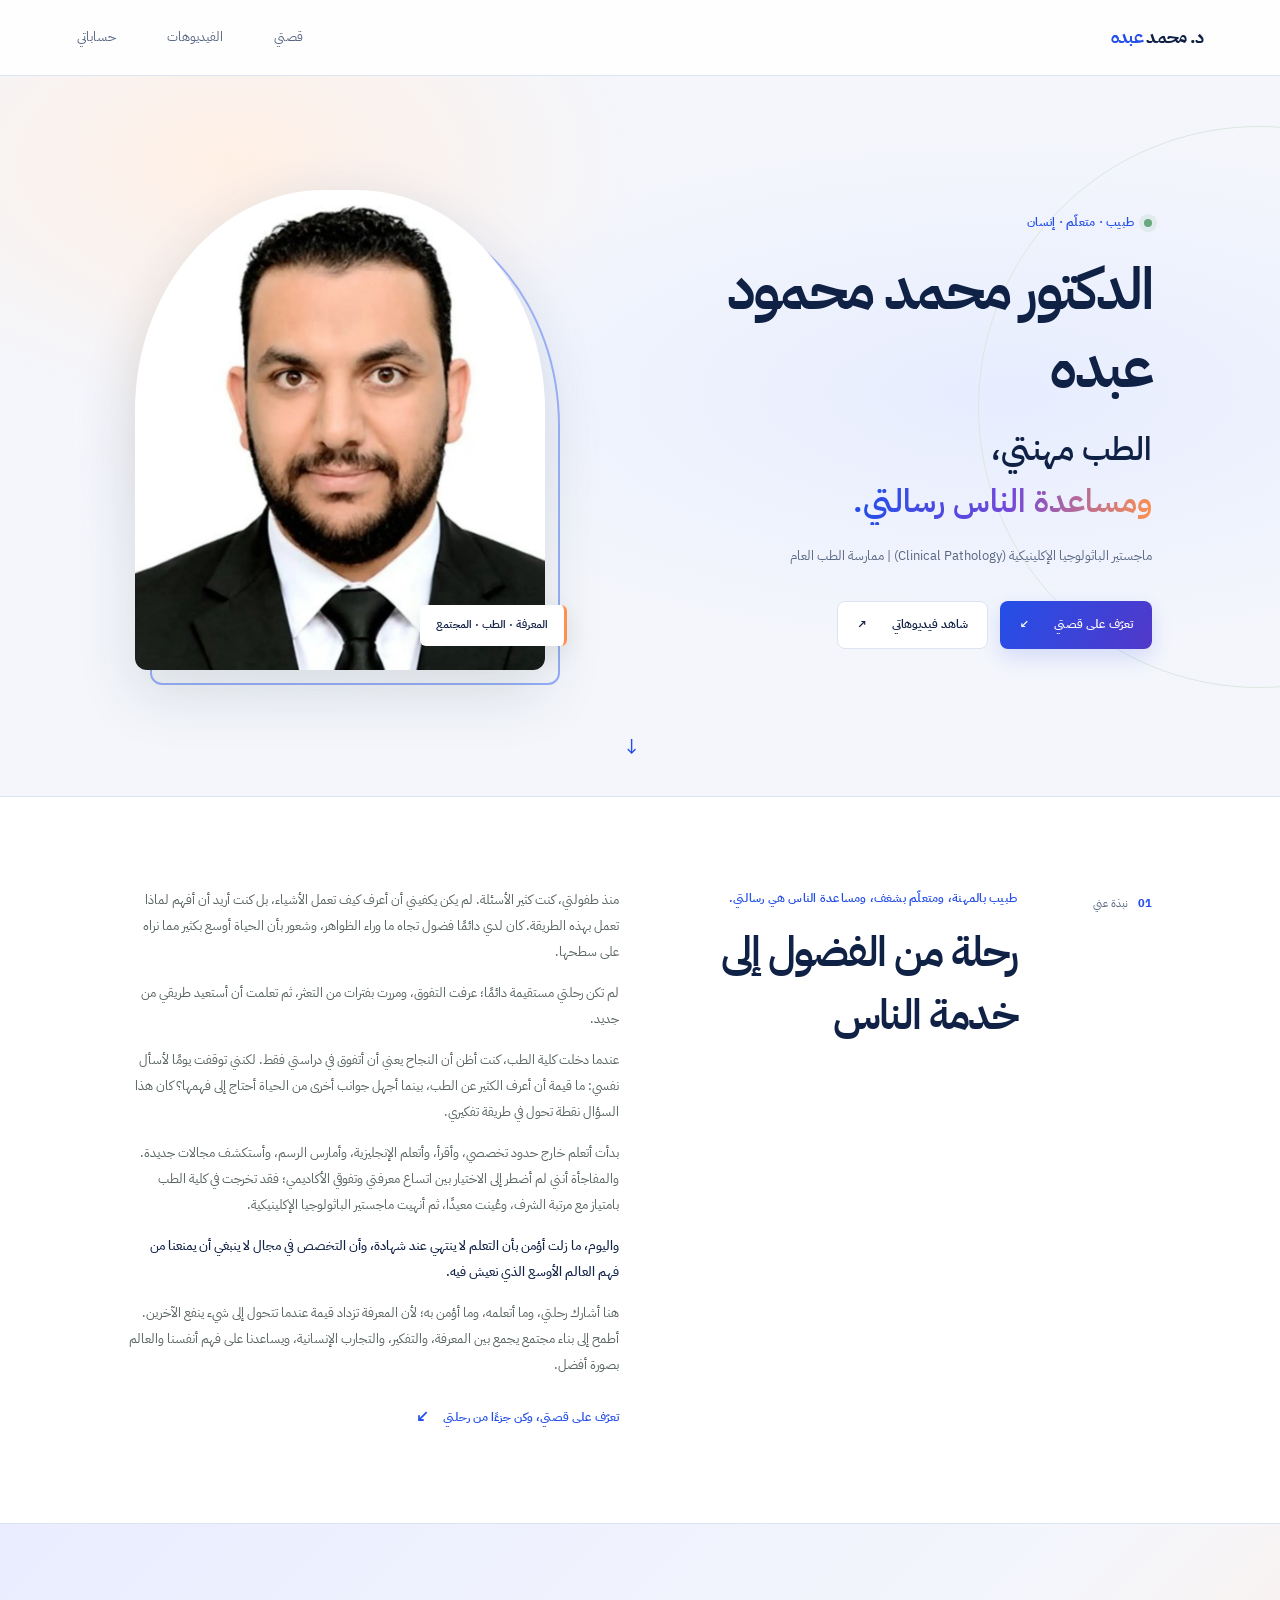
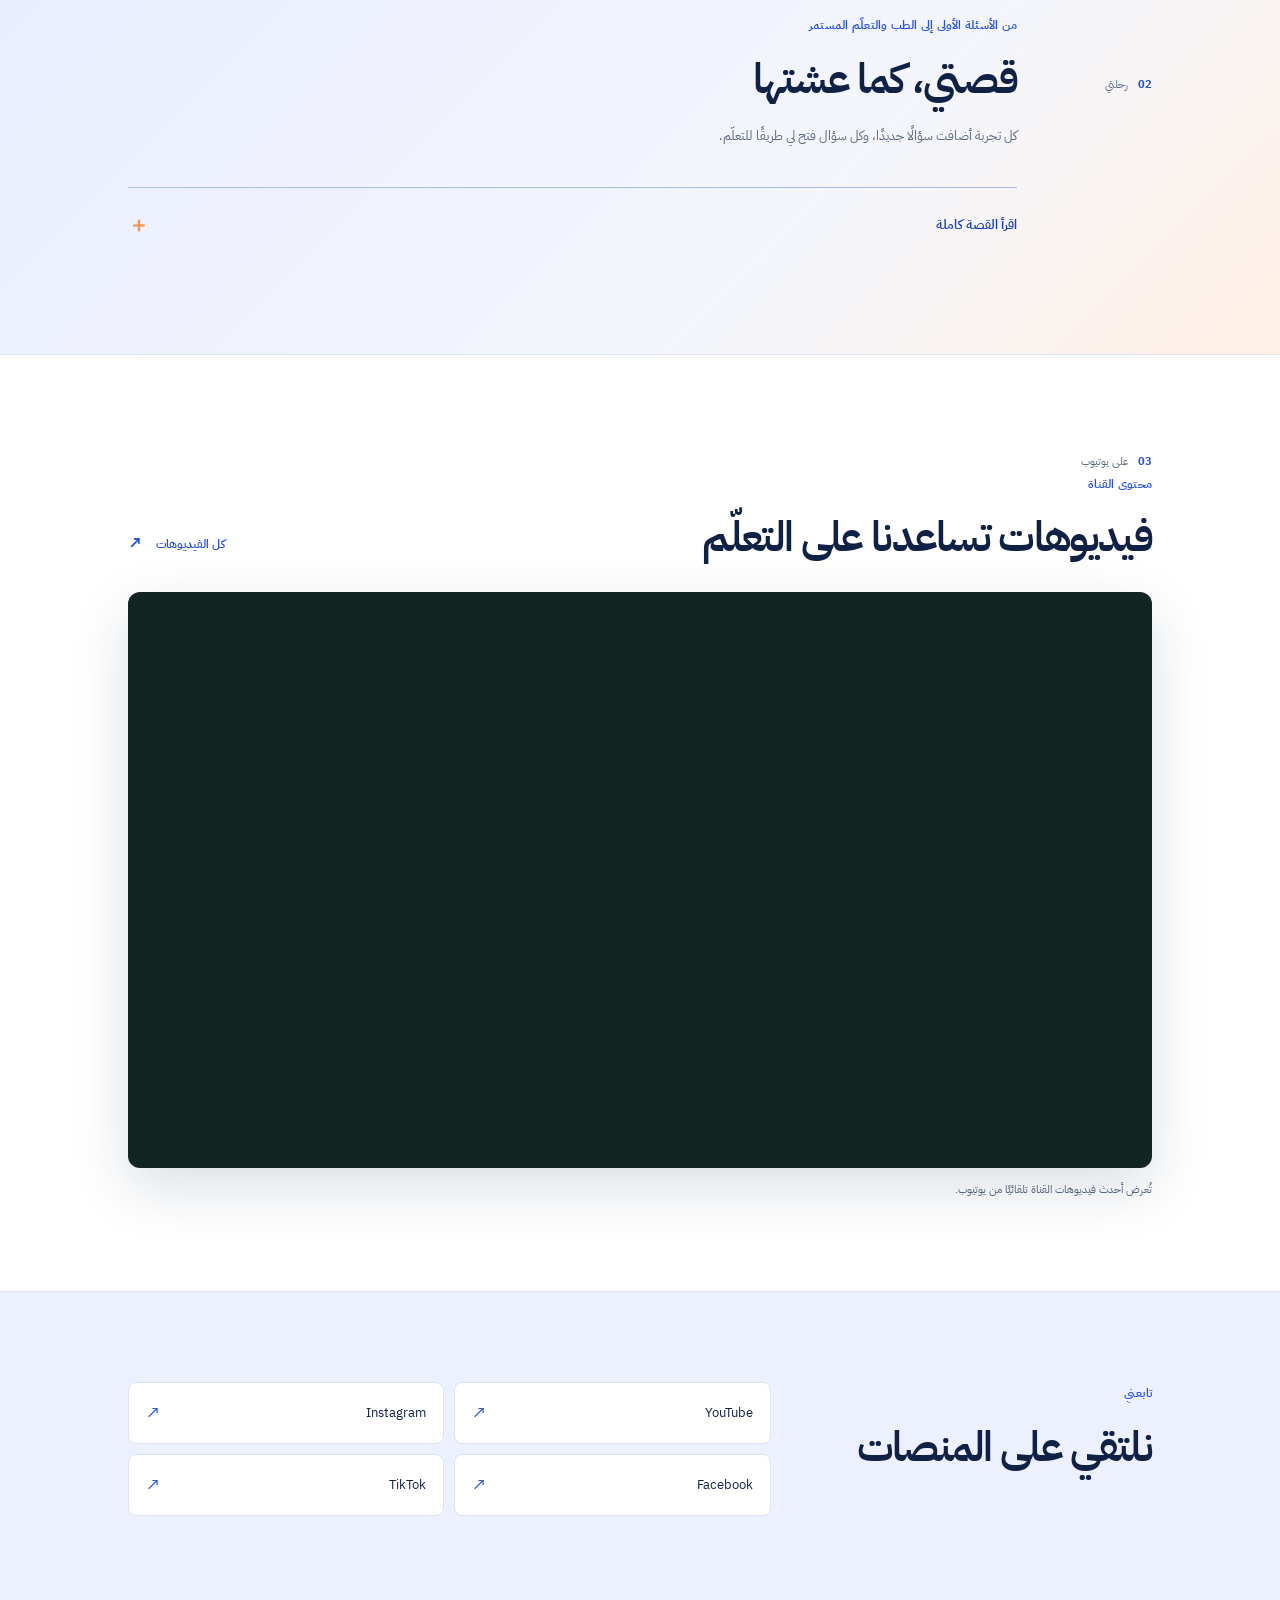
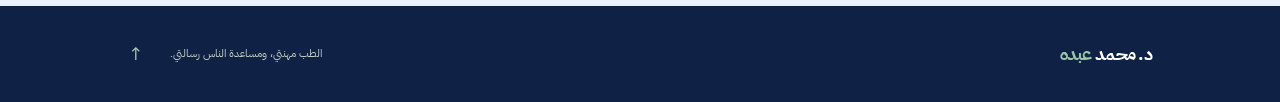
==== commit 5a0d25a8: "Add files via upload" ====
--- a/index.html
+++ b/index.html
@@ -3,25 +3,45 @@
   <head>
     <meta charset="utf-8">
     <meta name="viewport" content="width=device-width, initial-scale=1">
-    <meta name="theme-color" content="#f7f8f5">
-    <meta name="description" content="الموقع الشخصي للدكتور محمد محمود عبده، طبيب بالمهنة ومتعلّم بشغف. تعرف على قصته وشاهد أحدث فيديوهاته.">
+    <meta name="theme-color" content="#244fe8">
+    <meta name="description" content="الدكتور محمد محمود عبده، د. محمد عبده، طبيب حاصل على ماجستير الباثولوجيا الإكلينيكية (Clinical Pathology). تعرف على قصته وفيديوهاته.">
+    <link rel="canonical" href="https://drmoabdo.github.io/drma/">
     <meta property="og:type" content="website">
     <meta property="og:title" content="الدكتور محمد محمود عبده">
     <meta property="og:description" content="الطب مهنتي، ومساعدة الناس رسالتي.">
-    <meta property="og:image" content="./portrait.jpg">
+    <meta property="og:image" content="https://drmoabdo.github.io/drma/portrait.jpg">
     <meta property="og:locale" content="ar_EG">
     <meta name="twitter:card" content="summary_large_image">
-    <link rel="icon" href="data:image/svg+xml,%3Csvg xmlns='http://www.w3.org/2000/svg' viewBox='0 0 48 48'%3E%3Crect width='48' height='48' rx='14' fill='%23192722'/%3E%3Ctext x='24' y='32' text-anchor='middle' font-size='27' fill='%23f5f1e8' font-family='Arial'%3Eم%3C/text%3E%3C/svg%3E">
+    <link rel="icon" href="data:image/svg+xml,%3Csvg xmlns='http://www.w3.org/2000/svg' viewBox='0 0 48 48'%3E%3Crect width='48' height='48' rx='14' fill='%23102146'/%3E%3Ctext x='24' y='32' text-anchor='middle' font-size='27' fill='%23ffffff' font-family='Arial'%3Eم%3C/text%3E%3C/svg%3E">
     <link rel="preconnect" href="https://fonts.googleapis.com">
     <link rel="preconnect" href="https://fonts.gstatic.com" crossorigin>
-    <link href="https://fonts.googleapis.com/css2?family=Alexandria:wght@400;500;600;700&family=IBM+Plex+Sans+Arabic:wght@400;500;600;700&family=Manrope:wght@400;500;600;700&display=swap" rel="stylesheet">
+    <link href="https://fonts.googleapis.com/css2?family=Alexandria:wght@400;500;600;700&family=IBM+Plex+Sans+Arabic:wght@400;500;600;700&display=swap" rel="stylesheet">
     <link rel="stylesheet" href="./styles.css">
-    <title>الدكتور محمد محمود عبده | طبيب ومتعلم بشغف</title>
+    <title>الدكتور محمد محمود عبده | ماجستير الباثولوجيا الإكلينيكية</title>
+    <script type="application/ld+json">
+      {
+        "@context": "https://schema.org",
+        "@type": "Person",
+        "@id": "https://drmoabdo.github.io/drma/#person",
+        "name": "الدكتور محمد محمود عبده",
+        "alternateName": ["د محمد محمود عبده", "د. محمد محمود عبده", "محمد محمود عبده", "د محمد عبده", "الدكتور محمد عبده", "Dr Mohamed Mahmoud Abdo"],
+        "url": "https://drmoabdo.github.io/drma/",
+        "image": "https://drmoabdo.github.io/drma/portrait.jpg",
+        "description": "طبيب حاصل على ماجستير في الباثولوجيا الإكلينيكية (Clinical Pathology)، ومهتم بالتعلم ومساعدة الناس.",
+        "jobTitle": "General Practitioner",
+        "hasCredential": {
+          "@type": "EducationalOccupationalCredential",
+          "credentialCategory": "Master's degree",
+          "name": "Clinical Pathology"
+        },
+        "knowsAbout": ["الباثولوجيا الإكلينيكية", "Clinical Pathology", "كلينيكال باثولوجي"],
+        "sameAs": ["https://www.youtube.com/@drmoabdo", "https://www.instagram.com/dr.mohamed_abdo/", "https://www.tiktok.com/@dr.m_abdo", "https://www.facebook.com/DrMAC97/"]
+      }
+    </script>
   </head>
   <body>
     <a class="skip-link" href="#main">تخطَّ إلى المحتوى</a>
-    <div class="scroll-progress" aria-hidden="true"><span id="scroll-progress-fill"></span></div>
-    <div id="app"></div>
+    <div id="app"><main id="main" class="search-fallback"><h1>الدكتور محمد محمود عبده</h1><p>د. محمد عبده | ماجستير الباثولوجيا الإكلينيكية (Clinical Pathology) | ممارسة الطب العام</p><p>الطب مهنتي، ومساعدة الناس رسالتي.</p><a href="https://drmoabdo.github.io/drma/">الموقع الرسمي للدكتور محمد محمود عبده</a></main></div>
     <noscript><main lang="ar" dir="rtl"><h1>الدكتور محمد محمود عبده</h1><p>الطب مهنتي، ومساعدة الناس رسالتي.</p><p>يرجى تفعيل JavaScript لعرض الموقع.</p></main></noscript>
     <script src="./site-config.js"></script>
     <script src="./main.js"></script>
--- a/styles.css
+++ b/styles.css
@@ -1,6 +1,7 @@
 @import url('https://fonts.googleapis.com/css2?family=Alexandria:wght@400;500;600;700&family=IBM+Plex+Sans+Arabic:wght@400;500;600;700&display=swap');
-:root{--ink:#132522;--green:#2d6754;--green-light:#e5f0e9;--paper:#f7f8f5;--white:#fff;--muted:#69746f;--line:#e2e7e2;--font:'IBM Plex Sans Arabic','Alexandria',Arial,sans-serif}
+:root{--ink:#102146;--green:#244fe8;--green-light:#e9edff;--paper:#f4f6fc;--white:#fff;--muted:#586782;--line:#dce3f1;--amber:#ff914f;--font:'IBM Plex Sans Arabic','Alexandria',Arial,sans-serif}
 *{box-sizing:border-box}html{scroll-behavior:smooth;scroll-padding-top:82px}body{margin:0;background:var(--paper);color:var(--ink);font-family:var(--font);font-size:15px;line-height:1.9}a{color:inherit}.topbar{height:76px;padding:0 max(6vw,24px);display:flex;justify-content:space-between;align-items:center;border-bottom:1px solid var(--line);background:#ffffffdb;backdrop-filter:blur(14px);position:sticky;top:0;z-index:5}.wordmark{text-decoration:none;font-size:18px;font-weight:700;letter-spacing:-.04em}.wordmark span{color:var(--green)}.topbar nav{display:flex;gap:clamp(20px,4vw,54px)}.topbar nav a{text-decoration:none;color:var(--muted);font-size:13px;transition:color .2s}.topbar nav a:hover{color:var(--green)}
+.skip-link{position:fixed;top:12px;inset-inline-start:12px;z-index:10;transform:translateY(-160%);padding:8px 14px;border-radius:7px;background:var(--ink);color:white;text-decoration:none}.skip-link:focus{transform:translateY(0)}
 .hero{min-height:min(720px,calc(100vh - 76px));padding:70px max(10vw,28px) 82px;display:grid;grid-template-columns:1.08fr .92fr;align-items:center;gap:8vw;position:relative;overflow:hidden}.hero:before{content:"";position:absolute;width:560px;height:560px;border:1px solid #dce7df;border-radius:50%;inset-inline-start:-260px;top:7%;pointer-events:none}.hero-copy{position:relative;z-index:1}.eyebrow{font-size:12px;letter-spacing:.02em;color:var(--green);font-weight:600;margin:0 0 18px}.hero .eyebrow{display:flex;align-items:center;gap:10px}.hero .eyebrow span{width:8px;height:8px;border-radius:50%;background:#68a77f;box-shadow:0 0 0 5px #68a77f20}.hero-name{font-size:15px;color:var(--muted);margin:0 0 4px}.hero h1{font-size:clamp(36px,5.2vw,68px);line-height:1.42;letter-spacing:-.055em;margin:0;font-weight:600}.hero h1 em{font-style:normal;color:var(--green)}.credentials{color:var(--muted);font-size:13px;margin:16px 0 32px}.hero-actions{display:flex;gap:12px;flex-wrap:wrap}.button{min-height:48px;padding:10px 19px;display:inline-flex;align-items:center;gap:24px;text-decoration:none;border-radius:8px;font-size:12px;font-weight:600;transition:transform .2s,background .2s}.button:hover{transform:translateY(-2px)}.button-primary{background:var(--ink);color:white}.button-primary:hover{background:var(--green)}.button-quiet{border:1px solid var(--line);background:white}.portrait-wrap{height:min(480px,58vw);min-height:340px;max-width:410px;width:100%;justify-self:center;position:relative;display:grid;place-items:center}.portrait-wrap:before{content:"";position:absolute;inset:15px -15px -15px 15px;border:1px solid #b9d0c0;border-radius:46% 46% 12px 12px}.portrait-wrap img{width:100%;height:100%;object-fit:cover;object-position:center 28%;border-radius:46% 46% 12px 12px;position:relative;z-index:1;box-shadow:0 24px 60px #17352b20}.portrait-glow{position:absolute;width:90%;height:90%;border-radius:50%;background:#dceae0;filter:blur(35px)}.portrait-tag{position:absolute;z-index:2;bottom:24px;inset-inline-start:-22px;background:white;padding:10px 16px;border-radius:6px;box-shadow:0 8px 24px #18392b17;font-size:11px;color:var(--green)}.scroll-hint{position:absolute;bottom:28px;inset-inline-start:50%;text-decoration:none;color:var(--green);font-size:21px}
 .section{padding:90px max(10vw,28px);border-top:1px solid var(--line)}.intro{display:grid;grid-template-columns:100px .85fr 1.15fr;gap:35px;align-items:start;background:white}.section-label{display:flex;gap:10px;align-items:center;font-size:11px;color:var(--muted);padding-top:7px}.section-label span:first-child{color:var(--green);font-weight:700}.intro-heading .eyebrow,.story-heading .eyebrow,.video-heading .eyebrow{margin-bottom:10px}.intro h2,.story h2,.videos h2,.social h2{font-size:clamp(27px,3.4vw,42px);line-height:1.5;letter-spacing:-.04em;margin:0;font-weight:600}.summary{max-width:700px}.summary p{margin:0 0 15px;color:#56635c;font-size:13px;line-height:2}.summary p:nth-last-of-type(2){color:var(--ink);font-weight:500}.inline-link{display:inline-flex;align-items:center;gap:13px;margin-top:8px;text-decoration:none;color:var(--green);font-size:12px;font-weight:600}.inline-link span{font-size:17px;transition:transform .2s}.inline-link:hover span{transform:translate(-3px,3px)}
 .story{display:grid;grid-template-columns:100px 1fr;gap:35px;background:#f0f4f0}.story-heading{max-width:760px}.story-heading>p:last-child{color:var(--muted);font-size:13px;margin:14px 0 0}.story-details{grid-column:2;border-top:1px solid #d7e0d8;margin-top:3px}.story-details summary{padding:18px 0;cursor:pointer;list-style:none;display:flex;justify-content:space-between;align-items:center;color:var(--green);font-size:13px;font-weight:600}.story-details summary::-webkit-details-marker{display:none}.story-details summary span{font-size:21px;transition:transform .2s}.story-details[open] summary span{transform:rotate(45deg)}.biography{max-width:850px;padding:14px 0 24px}.biography p{margin:0 0 16px;color:#56635c;font-size:14px;line-height:2.1}.biography h3,.biography h4{color:var(--ink);line-height:1.6}.biography h3{font-size:24px;margin:22px 0 16px}.biography h4{font-size:18px;margin:34px 0 12px}.biography strong{color:var(--green);font-weight:700}
@@ -9,3 +10,22 @@
 @media(max-width:900px){.hero{padding-inline:7vw;gap:5vw}.section{padding-inline:7vw}.intro{grid-template-columns:65px .8fr 1.2fr;gap:24px}.story{grid-template-columns:65px 1fr;gap:24px}.social{grid-template-columns:.8fr 1.2fr;gap:24px}}
 @media(max-width:650px){body{font-size:14px}.topbar{height:64px;padding-inline:20px}.topbar nav{gap:15px}.topbar nav a{font-size:11px}.hero{min-height:auto;padding:52px 24px 64px;grid-template-columns:1fr;gap:36px}.hero-copy{order:1}.portrait-wrap{order:0;height:340px;min-height:0;width:min(78vw,320px);justify-self:center}.hero h1{font-size:clamp(34px,10vw,48px)}.hero-name{font-size:13px}.hero-actions{gap:8px}.button{min-height:44px;padding-inline:14px;gap:14px;font-size:11px}.scroll-hint{bottom:13px}.section{padding:58px 24px}.intro{grid-template-columns:1fr;gap:15px}.section-label{padding:0}.intro h2,.story h2,.videos h2,.social h2{font-size:29px}.summary p{font-size:12px;line-height:1.95}.story{grid-template-columns:1fr;gap:18px}.story-details{grid-column:1}.biography p{font-size:12px}.biography h3{font-size:21px}.biography h4{font-size:16px}.video-heading{align-items:start}.video-heading .inline-link{font-size:10px;gap:6px}.youtube-frame{border-radius:8px}.social{grid-template-columns:1fr;gap:20px}.social-links{gap:8px}.social-links a{min-height:54px;padding-inline:13px;font-size:11px}footer{padding:23px 24px;gap:12px}footer .wordmark{font-size:15px}footer p{font-size:9px}}
 @media(prefers-reduced-motion:reduce){html{scroll-behavior:auto}*,*:before,*:after{transition:none!important}}
+.hero{background:radial-gradient(ellipse at 78% 44%,#e7edff 0,transparent 44%),radial-gradient(ellipse at 18% 12%,#fff0e5 0,transparent 28%),var(--paper)}
+.hero h1{font-size:clamp(34px,4.5vw,60px);line-height:1.35;color:var(--ink);letter-spacing:-.045em}
+.hero-tagline{font-size:clamp(21px,2.6vw,32px);font-weight:600;line-height:1.65;margin:15px 0 0;color:var(--ink)}
+.hero-tagline em{font-style:normal;background:linear-gradient(100deg,var(--green) 5%,#7147da 52%,var(--amber) 100%);color:transparent;background-clip:text;-webkit-background-clip:text}
+.portrait-glow{background:radial-gradient(circle at 28% 35%,#ffd7bc 0,#d9e2ff 56%,transparent 74%)}
+.portrait-wrap:before{border-color:#98aef9;border-width:2px}
+.portrait-tag{border-inline-start:3px solid var(--amber);color:var(--ink);font-weight:600}
+.button-primary{background:linear-gradient(120deg,#244fe8,#5138c9);box-shadow:0 8px 20px #244fe82a}
+.button-primary:hover{background:linear-gradient(120deg,#173bc0,#3f2caa)}
+.story{background:linear-gradient(135deg,#e9edff 0%,#f4f6fc 64%,#fff0e5 100%)}
+.story-details{border-color:#aabaf0}
+.story-details summary{color:#173bc0}
+.story-details summary span{color:var(--amber)}
+.biography h4{border-inline-start:3px solid var(--amber);padding-inline-start:14px}
+.biography strong{color:#173bc0}
+.youtube-frame{box-shadow:0 20px 55px #10214625}
+.social{background:#edf1ff}
+.social-links a:hover{border-color:var(--green);box-shadow:0 8px 22px #244fe81a}
+@media(max-width:650px){.hero h1{font-size:36px}.hero-tagline{font-size:23px}}
